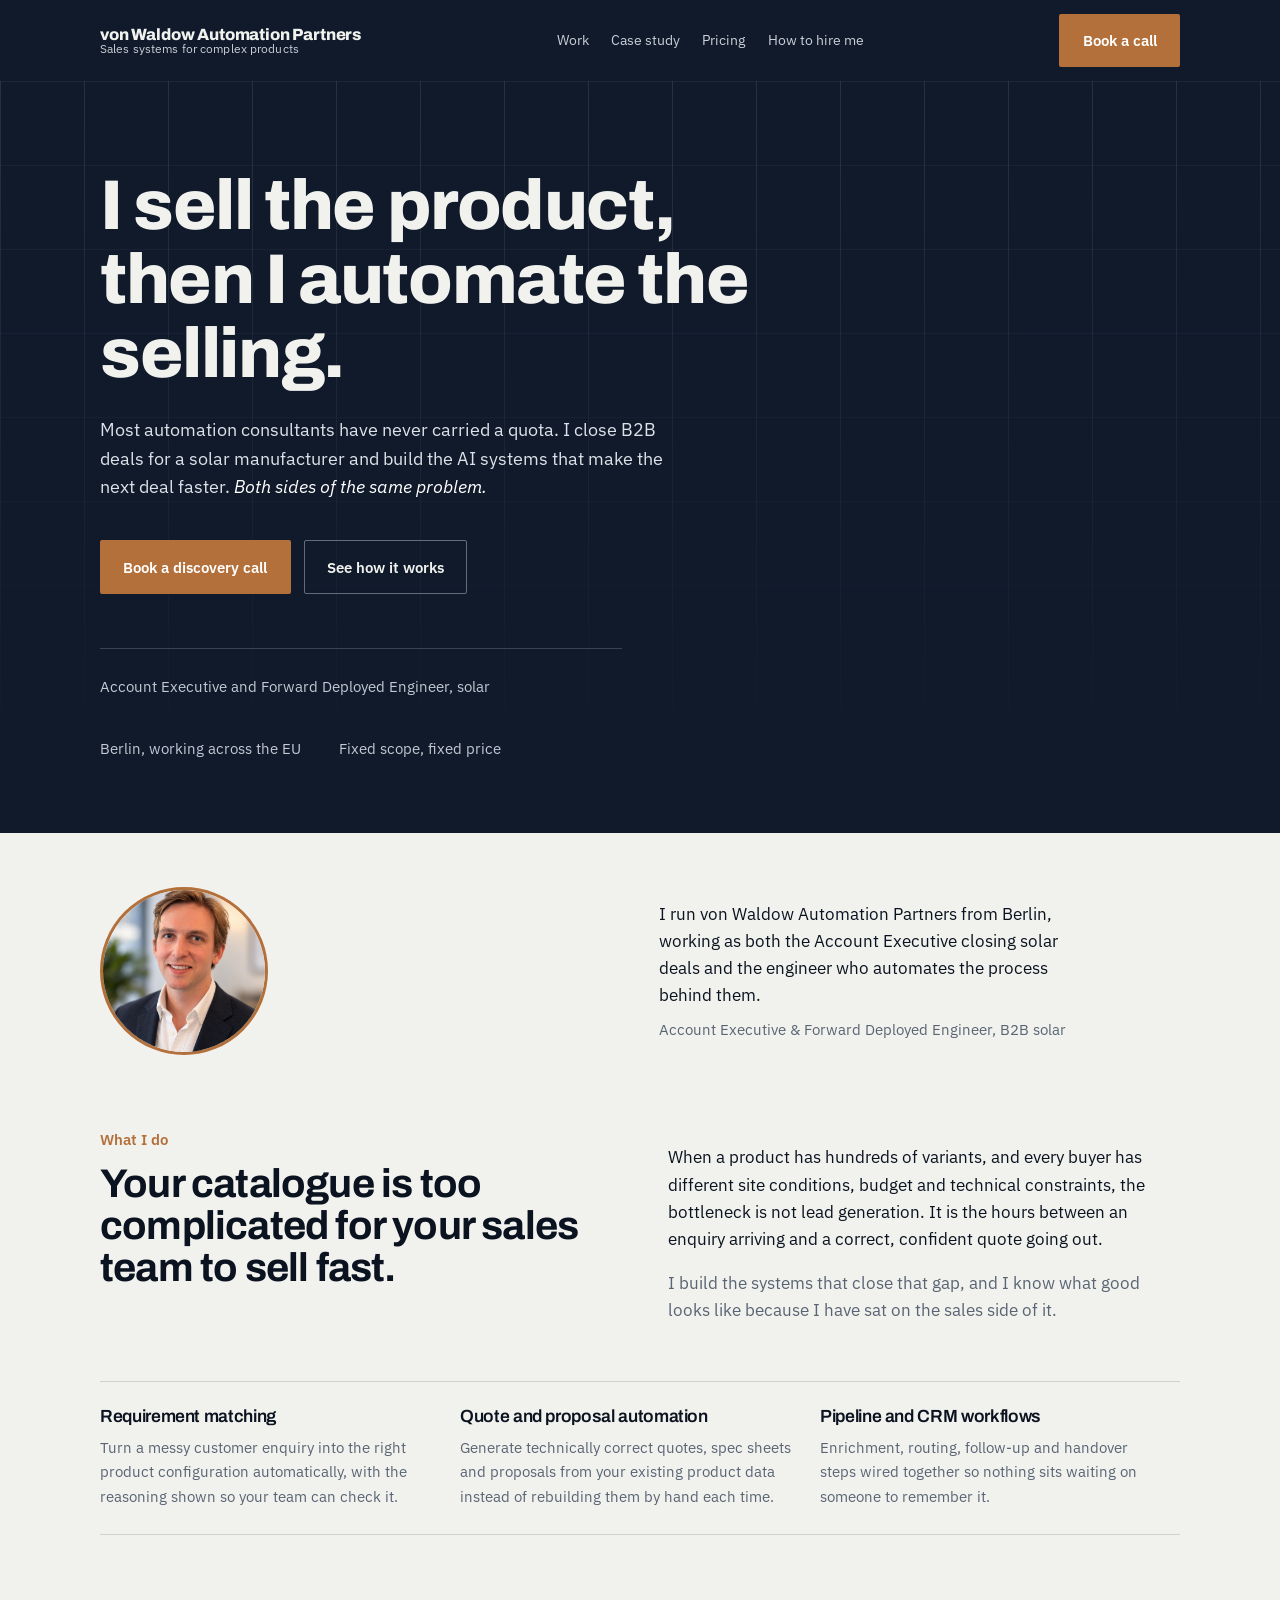
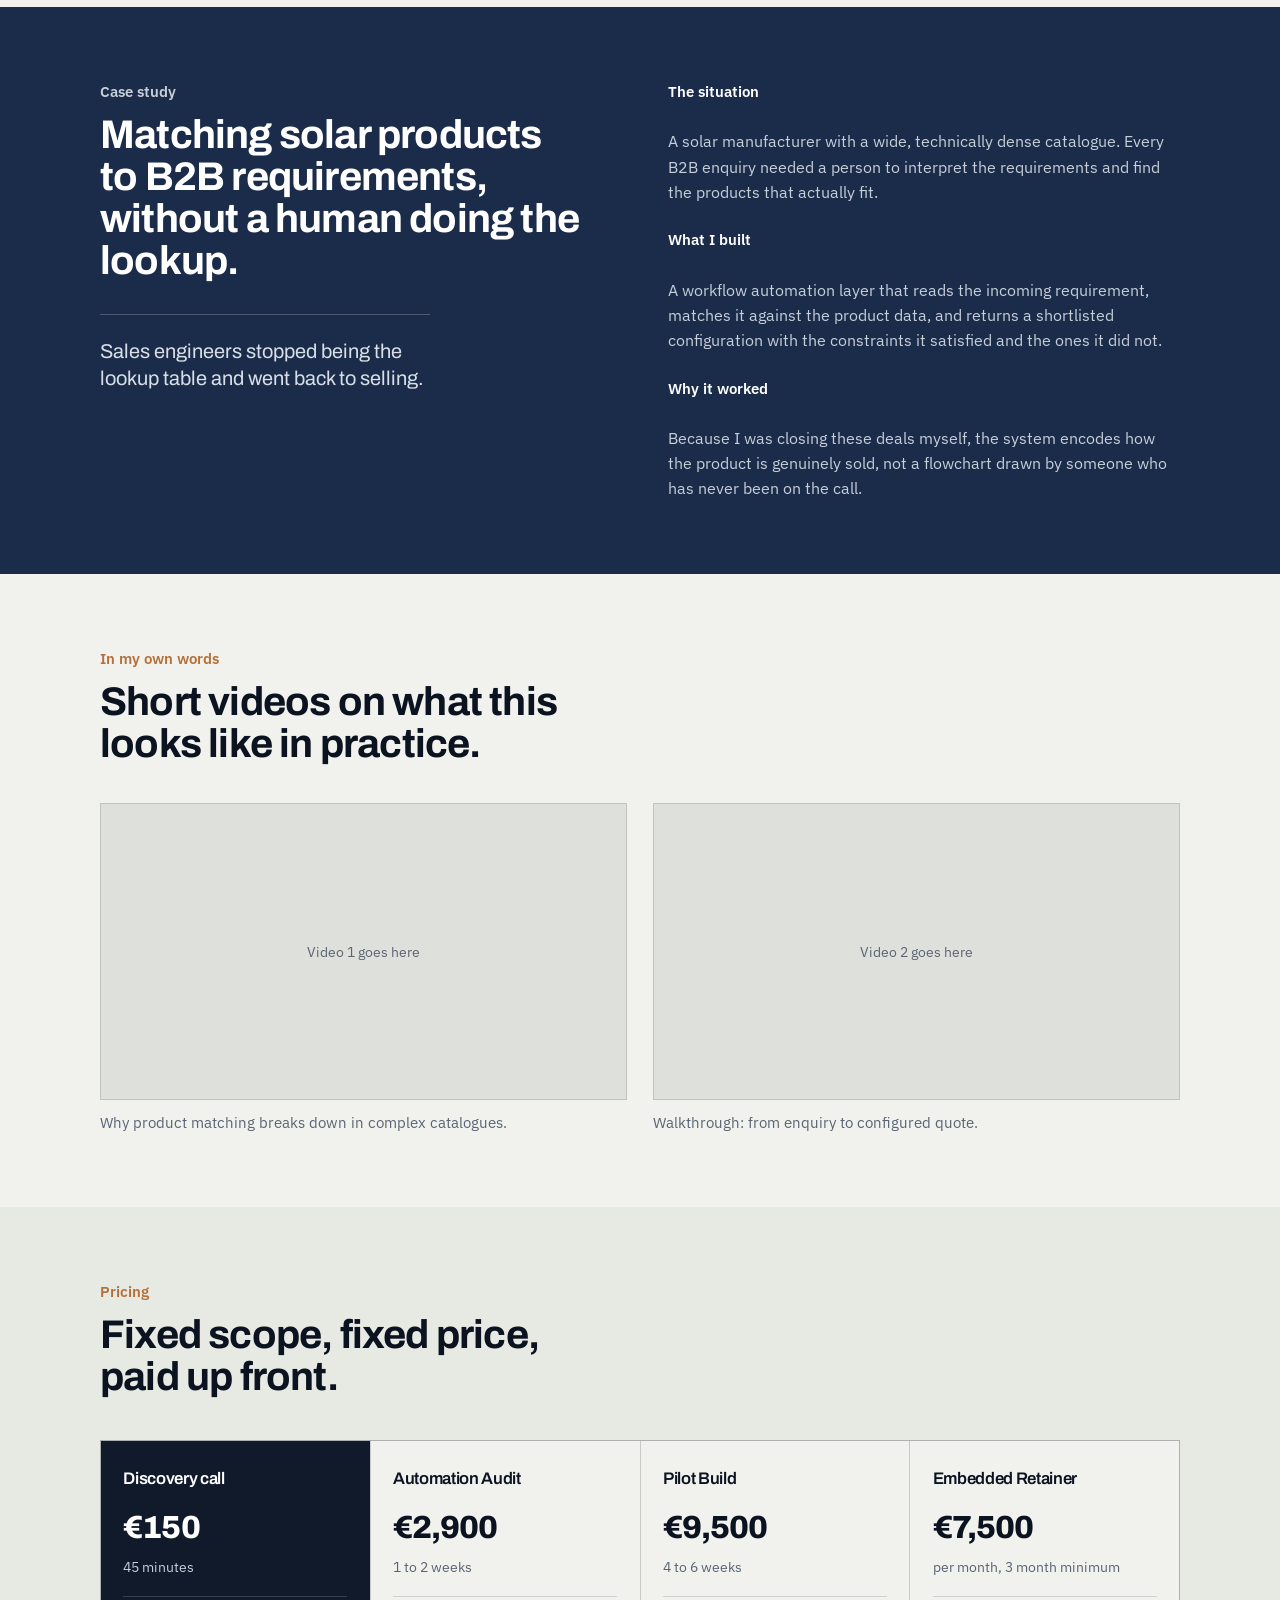
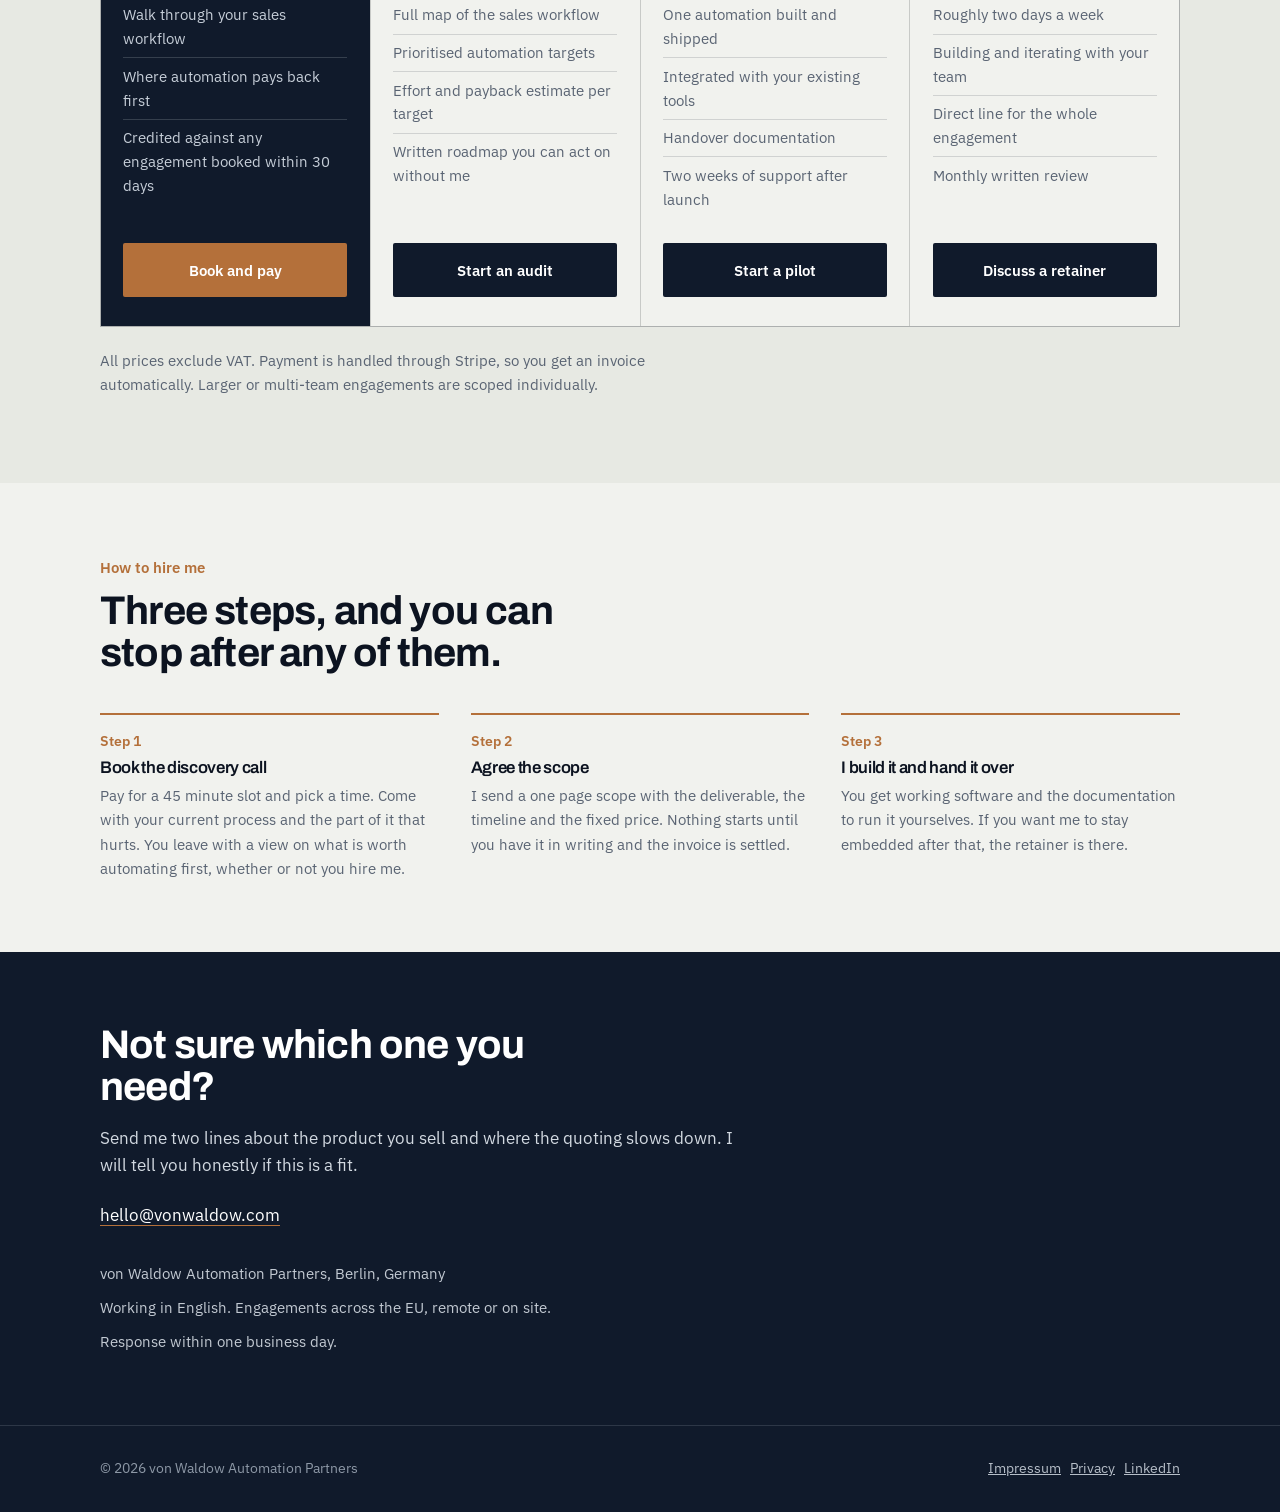
==== index.html @ e21d0b26 "initial commit" ====
<!DOCTYPE html>
<html lang="en">
<head>
<meta charset="utf-8">
<meta name="viewport" content="width=device-width, initial-scale=1">
<title>von Waldow Automation Partners — AI systems for complex B2B sales</title>
<meta name="description" content="I sell complex B2B products, then I automate the selling. Sales workflow automation and AI deployment for manufacturers and distributors with complicated product catalogues.">
<link rel="preconnect" href="https://fonts.googleapis.com">
<link rel="preconnect" href="https://fonts.gstatic.com" crossorigin>
<link href="https://fonts.googleapis.com/css2?family=Archivo:wght@500;600;800&family=IBM+Plex+Sans:ital,wght@0,400;0,500;1,400&display=swap" rel="stylesheet">
<style>
:root{
  --silicon:#101A2B;
  --cell:#1B2C4A;
  --busbar:#C9CFD6;
  --copper:#B4703A;
  --paper:#F1F2EE;
  --ink:#0C1320;
  --muted:#5A6473;
  --line:rgba(12,19,32,.14);
}
*{box-sizing:border-box}
html{scroll-behavior:smooth}
@media (prefers-reduced-motion:reduce){html{scroll-behavior:auto}*{animation:none!important;transition:none!important}}
body{
  margin:0;background:var(--paper);color:var(--ink);
  font-family:"IBM Plex Sans",system-ui,sans-serif;font-size:17px;line-height:1.6;
  -webkit-font-smoothing:antialiased;
}
h1,h2,h3,.brand{font-family:Archivo,system-ui,sans-serif;line-height:1.05;letter-spacing:-.02em;margin:0}
a{color:inherit}
.wrap{width:min(1080px,92vw);margin:0 auto}
.rule{height:1px;background:var(--line);border:0;margin:0}

/* header */
header{position:sticky;top:0;z-index:20;background:var(--silicon);color:var(--paper)}
.bar{display:flex;align-items:center;justify-content:space-between;gap:1rem;padding:.85rem 0}
.brand{font-weight:800;font-size:1.02rem;letter-spacing:-.01em}
.brand span{display:block;font-family:"IBM Plex Sans",sans-serif;font-weight:400;font-size:.72rem;letter-spacing:.01em;color:var(--busbar)}
nav{display:flex;gap:1.4rem;font-size:.9rem}
nav a{text-decoration:none;color:var(--busbar);padding:.2rem 0;border-bottom:1px solid transparent}
nav a:hover,nav a:focus-visible{color:#fff;border-bottom-color:var(--copper)}
@media(max-width:720px){nav{display:none}}

/* hero: busbar grid motif, the one bold moment */
.hero{position:relative;background:var(--silicon);color:var(--paper);overflow:hidden}
.hero .grid{position:absolute;inset:0;
  background-image:
    repeating-linear-gradient(to right,rgba(201,207,214,.14) 0 1px,transparent 1px 84px),
    repeating-linear-gradient(to bottom,rgba(201,207,214,.07) 0 1px,transparent 1px 84px);
  mask-image:linear-gradient(to bottom,rgba(0,0,0,.9),transparent 92%);
}
.hero .wrap{position:relative;padding:5.5rem 0 4.5rem}
.hero h1{font-size:clamp(2.4rem,6.2vw,4.4rem);font-weight:800;max-width:15ch}
.hero .lede{margin:1.6rem 0 0;max-width:54ch;color:#DDE2E8;font-size:1.12rem}
.hero .lede em{font-style:italic;color:#fff}
.cta-row{display:flex;flex-wrap:wrap;gap:.8rem;margin-top:2.4rem}
.btn{display:inline-block;padding:.85rem 1.4rem;border-radius:2px;text-decoration:none;font-weight:600;font-size:.95rem;border:1px solid transparent}
.btn-solid{background:var(--copper);color:#fff}
.btn-solid:hover{background:#9C5E2E}
.btn-ghost{border-color:rgba(201,207,214,.45);color:var(--paper)}
.btn-ghost:hover{border-color:#fff}
.btn-dark{background:var(--silicon);color:#fff}
.btn-dark:hover{background:var(--cell)}
:focus-visible{outline:2px solid var(--copper);outline-offset:3px}

.hero-facts{display:flex;flex-wrap:wrap;gap:2.4rem;margin-top:3.4rem;padding-top:1.6rem;border-top:1px solid rgba(201,207,214,.22);font-size:.93rem;color:#C2C9D2;max-width:58ch}

/* about / headshot */
.about{padding:3.4rem 0 0}
.about .two{align-items:center;gap:2.4rem}
.headshot{width:168px;height:168px;border-radius:50%;object-fit:cover;border:3px solid var(--copper);display:block}
.about .bioline{font-size:1.05rem;max-width:44ch;margin:0}
.about .role{margin:.6rem 0 0;color:var(--muted);font-size:.92rem}

/* generic section */
section{padding:4.5rem 0}
.kicker{color:var(--copper);font-weight:600;font-size:.95rem;margin:0 0 .7rem}
h2{font-size:clamp(1.7rem,3.6vw,2.5rem);font-weight:700;max-width:20ch}
.two{display:grid;grid-template-columns:1fr 1fr;gap:3.5rem;align-items:start}
@media(max-width:820px){.two{grid-template-columns:1fr;gap:2rem}}
p{max-width:66ch}
.muted{color:var(--muted)}

/* what I do */
.services{display:grid;grid-template-columns:repeat(3,1fr);gap:0;margin-top:2.5rem;border-top:1px solid var(--line)}
.services div{padding:1.6rem 1.6rem 1.6rem 0;border-bottom:1px solid var(--line)}
.services h3{font-size:1.1rem;font-weight:600;margin-bottom:.5rem}
.services p{font-size:.96rem;color:var(--muted);margin:0}
@media(max-width:820px){.services{grid-template-columns:1fr}}

/* case study */
.case{background:var(--cell);color:var(--paper)}
.case h2{color:#fff}
.case .kicker{color:var(--busbar)}
.case p{color:#D9DFE6}
.case dl{margin:0;display:grid;gap:1.4rem}
.case dt{font-weight:600;color:#fff;font-size:.95rem}
.case dd{margin:.25rem 0 0;color:#C6CED8;font-size:.98rem;max-width:52ch}
.result{margin-top:2rem;padding-top:1.4rem;border-top:1px solid rgba(201,207,214,.28);color:#fff;font-family:Archivo;font-size:1.25rem;line-height:1.35;max-width:30ch}

/* video */
.videos{display:grid;grid-template-columns:1fr 1fr;gap:1.6rem;margin-top:2.4rem}
@media(max-width:820px){.videos{grid-template-columns:1fr}}
.frame{aspect-ratio:16/9;background:#DEE0DB;border:1px solid var(--line);display:flex;align-items:center;justify-content:center;color:var(--muted);font-size:.9rem;text-align:center;padding:1rem}
.frame iframe{width:100%;height:100%;border:0;display:block}
.vcap{margin:.7rem 0 0;font-size:.92rem;color:var(--muted)}

/* pricing */
.pricing{background:#E7E9E3}
.tiers{display:grid;grid-template-columns:repeat(4,1fr);gap:1px;background:var(--line);border:1px solid var(--line);margin-top:2.6rem}
.tier{background:var(--paper);padding:1.8rem 1.4rem;display:flex;flex-direction:column}
.tier.lead{background:var(--silicon);color:var(--paper)}
.tier.lead .price,.tier.lead h3{color:#fff}
.tier.lead .meta,.tier.lead li{color:#C6CED8}
.tier h3{font-size:1.05rem;font-weight:600}
.price{font-family:Archivo;font-weight:800;font-size:2rem;margin:.9rem 0 .2rem;letter-spacing:-.03em}
.meta{font-size:.88rem;color:var(--muted);margin:0 0 1.1rem}
.tier ul{list-style:none;padding:0;margin:0 0 1.6rem;font-size:.93rem;color:var(--muted)}
.tier li{padding:.4rem 0;border-top:1px solid var(--line)}
.tier.lead li{border-top-color:rgba(201,207,214,.2)}
.tier .btn{margin-top:auto;text-align:center}
@media(max-width:980px){.tiers{grid-template-columns:1fr 1fr}}
@media(max-width:560px){.tiers{grid-template-columns:1fr}}
.note{margin-top:1.4rem;font-size:.92rem;color:var(--muted)}

/* process */
ol.steps{list-style:none;counter-reset:s;padding:0;margin:2.4rem 0 0;display:grid;grid-template-columns:repeat(3,1fr);gap:2rem}
ol.steps li{counter-increment:s;padding-top:1rem;border-top:2px solid var(--copper)}
ol.steps li::before{content:"Step " counter(s);display:block;font-size:.85rem;color:var(--copper);font-weight:600;margin-bottom:.4rem}
ol.steps h3{font-size:1.05rem;font-weight:600;margin-bottom:.4rem}
ol.steps p{font-size:.95rem;color:var(--muted);margin:0}
@media(max-width:820px){ol.steps{grid-template-columns:1fr;gap:1.6rem}}

/* contact */
.contact{background:var(--silicon);color:var(--paper)}
.contact h2{color:#fff}
.contact p{color:#D2D9E1}
.contact a.mail{color:#fff;text-decoration:underline;text-underline-offset:4px;text-decoration-color:var(--copper)}
.details{margin-top:2rem;display:grid;gap:.6rem;font-size:.95rem;color:#C2C9D2}
footer{background:var(--silicon);color:#8D98A6;font-size:.85rem;padding:2rem 0;border-top:1px solid rgba(201,207,214,.16)}
footer .wrap{display:flex;flex-wrap:wrap;gap:1rem;justify-content:space-between}
footer a{color:#B6BEC8}
</style>
</head>
<body>

<header>
  <div class="wrap bar">
    <p class="brand">von Waldow Automation Partners<span>Sales systems for complex products</span></p>
    <nav>
      <a href="#work">Work</a>
      <a href="#case">Case study</a>
      <a href="#pricing">Pricing</a>
      <a href="#hire">How to hire me</a>
    </nav>
    <a class="btn btn-solid" href="#pricing">Book a call</a>
  </div>
</header>

<div class="hero">
  <div class="grid" aria-hidden="true"></div>
  <div class="wrap">
    <h1>I sell the product, then I automate the selling.</h1>
    <p class="lede">Most automation consultants have never carried a quota. I close B2B deals for a solar manufacturer and build the AI systems that make the next deal faster. <em>Both sides of the same problem.</em></p>
    <div class="cta-row">
      <a class="btn btn-solid" href="#pricing">Book a discovery call</a>
      <a class="btn btn-ghost" href="#case">See how it works</a>
    </div>
    <div class="hero-facts">
      <span>Account Executive and Forward Deployed Engineer, solar</span>
      <span>Berlin, working across the EU</span>
      <span>Fixed scope, fixed price</span>
    </div>
  </div>
</div>

<section class="about">
  <div class="wrap two">
    <img class="headshot" src="headshot.jpg" alt="Portrait of the founder of von Waldow Automation Partners">
    <div>
      <p class="bioline">I run von Waldow Automation Partners from Berlin, working as both the Account Executive closing solar deals and the engineer who automates the process behind them.</p>
      <p class="role">Account Executive & Forward Deployed Engineer, B2B solar</p>
    </div>
  </div>
</section>

<section id="work">
  <div class="wrap">
    <div class="two">
      <div>
        <p class="kicker">What I do</p>
        <h2>Your catalogue is too complicated for your sales team to sell fast.</h2>
      </div>
      <div>
        <p>When a product has hundreds of variants, and every buyer has different site conditions, budget and technical constraints, the bottleneck is not lead generation. It is the hours between an enquiry arriving and a correct, confident quote going out.</p>
        <p class="muted">I build the systems that close that gap, and I know what good looks like because I have sat on the sales side of it.</p>
      </div>
    </div>
    <div class="services">
      <div>
        <h3>Requirement matching</h3>
        <p>Turn a messy customer enquiry into the right product configuration automatically, with the reasoning shown so your team can check it.</p>
      </div>
      <div>
        <h3>Quote and proposal automation</h3>
        <p>Generate technically correct quotes, spec sheets and proposals from your existing product data instead of rebuilding them by hand each time.</p>
      </div>
      <div>
        <h3>Pipeline and CRM workflows</h3>
        <p>Enrichment, routing, follow-up and handover steps wired together so nothing sits waiting on someone to remember it.</p>
      </div>
    </div>
  </div>
</section>

<section class="case" id="case">
  <div class="wrap two">
    <div>
      <p class="kicker">Case study</p>
      <h2>Matching solar products to B2B requirements, without a human doing the lookup.</h2>
      <p class="result">Sales engineers stopped being the lookup table and went back to selling.</p>
    </div>
    <dl>
      <dt>The situation</dt>
      <dd>A solar manufacturer with a wide, technically dense catalogue. Every B2B enquiry needed a person to interpret the requirements and find the products that actually fit.</dd>
      <dt>What I built</dt>
      <dd>A workflow automation layer that reads the incoming requirement, matches it against the product data, and returns a shortlisted configuration with the constraints it satisfied and the ones it did not.</dd>
      <dt>Why it worked</dt>
      <dd>Because I was closing these deals myself, the system encodes how the product is genuinely sold, not a flowchart drawn by someone who has never been on the call.</dd>
    </dl>
  </div>
</section>

<section>
  <div class="wrap">
    <p class="kicker">In my own words</p>
    <h2>Short videos on what this looks like in practice.</h2>
    <div class="videos">
      <div>
        <div class="frame">
          <!-- Replace with your embed: <iframe src="https://www.youtube.com/embed/VIDEO_ID" title="..." allowfullscreen></iframe> -->
          Video 1 goes here
        </div>
        <p class="vcap">Why product matching breaks down in complex catalogues.</p>
      </div>
      <div>
        <div class="frame">
          <!-- Replace with your embed -->
          Video 2 goes here
        </div>
        <p class="vcap">Walkthrough: from enquiry to configured quote.</p>
      </div>
    </div>
  </div>
</section>

<section class="pricing" id="pricing">
  <div class="wrap">
    <p class="kicker">Pricing</p>
    <h2>Fixed scope, fixed price, paid up front.</h2>
    <div class="tiers">
      <div class="tier lead">
        <h3>Discovery call</h3>
        <p class="price">€150</p>
        <p class="meta">45 minutes</p>
        <ul>
          <li>Walk through your sales workflow</li>
          <li>Where automation pays back first</li>
          <li>Credited against any engagement booked within 30 days</li>
        </ul>
        <a class="btn btn-solid" href="STRIPE_LINK_DISCOVERY">Book and pay</a>
      </div>
      <div class="tier">
        <h3>Automation Audit</h3>
        <p class="price">€2,900</p>
        <p class="meta">1 to 2 weeks</p>
        <ul>
          <li>Full map of the sales workflow</li>
          <li>Prioritised automation targets</li>
          <li>Effort and payback estimate per target</li>
          <li>Written roadmap you can act on without me</li>
        </ul>
        <a class="btn btn-dark" href="STRIPE_LINK_AUDIT">Start an audit</a>
      </div>
      <div class="tier">
        <h3>Pilot Build</h3>
        <p class="price">€9,500</p>
        <p class="meta">4 to 6 weeks</p>
        <ul>
          <li>One automation built and shipped</li>
          <li>Integrated with your existing tools</li>
          <li>Handover documentation</li>
          <li>Two weeks of support after launch</li>
        </ul>
        <a class="btn btn-dark" href="STRIPE_LINK_PILOT">Start a pilot</a>
      </div>
      <div class="tier">
        <h3>Embedded Retainer</h3>
        <p class="price">€7,500</p>
        <p class="meta">per month, 3 month minimum</p>
        <ul>
          <li>Roughly two days a week</li>
          <li>Building and iterating with your team</li>
          <li>Direct line for the whole engagement</li>
          <li>Monthly written review</li>
        </ul>
        <a class="btn btn-dark" href="STRIPE_LINK_RETAINER">Discuss a retainer</a>
      </div>
    </div>
    <p class="note">All prices exclude VAT. Payment is handled through Stripe, so you get an invoice automatically. Larger or multi-team engagements are scoped individually.</p>
  </div>
</section>

<section id="hire">
  <div class="wrap">
    <p class="kicker">How to hire me</p>
    <h2>Three steps, and you can stop after any of them.</h2>
    <ol class="steps">
      <li>
        <h3>Book the discovery call</h3>
        <p>Pay for a 45 minute slot and pick a time. Come with your current process and the part of it that hurts. You leave with a view on what is worth automating first, whether or not you hire me.</p>
      </li>
      <li>
        <h3>Agree the scope</h3>
        <p>I send a one page scope with the deliverable, the timeline and the fixed price. Nothing starts until you have it in writing and the invoice is settled.</p>
      </li>
      <li>
        <h3>I build it and hand it over</h3>
        <p>You get working software and the documentation to run it yourselves. If you want me to stay embedded after that, the retainer is there.</p>
      </li>
    </ol>
  </div>
</section>

<section class="contact">
  <div class="wrap">
    <h2>Not sure which one you need?</h2>
    <p>Send me two lines about the product you sell and where the quoting slows down. I will tell you honestly if this is a fit.</p>
    <p style="margin-top:1.4rem"><a class="mail" href="mailto:hello@vonwaldow.com">hello@vonwaldow.com</a></p>
    <div class="details">
      <span>von Waldow Automation Partners, Berlin, Germany</span>
      <span>Working in English. Engagements across the EU, remote or on site.</span>
      <span>Response within one business day.</span>
    </div>
  </div>
</section>

<footer>
  <div class="wrap">
    <span>&copy; 2026 von Waldow Automation Partners</span>
    <span><a href="#">Impressum</a> &nbsp; <a href="#">Privacy</a> &nbsp; <a href="#">LinkedIn</a></span>
  </div>
</footer>

</body>
</html>
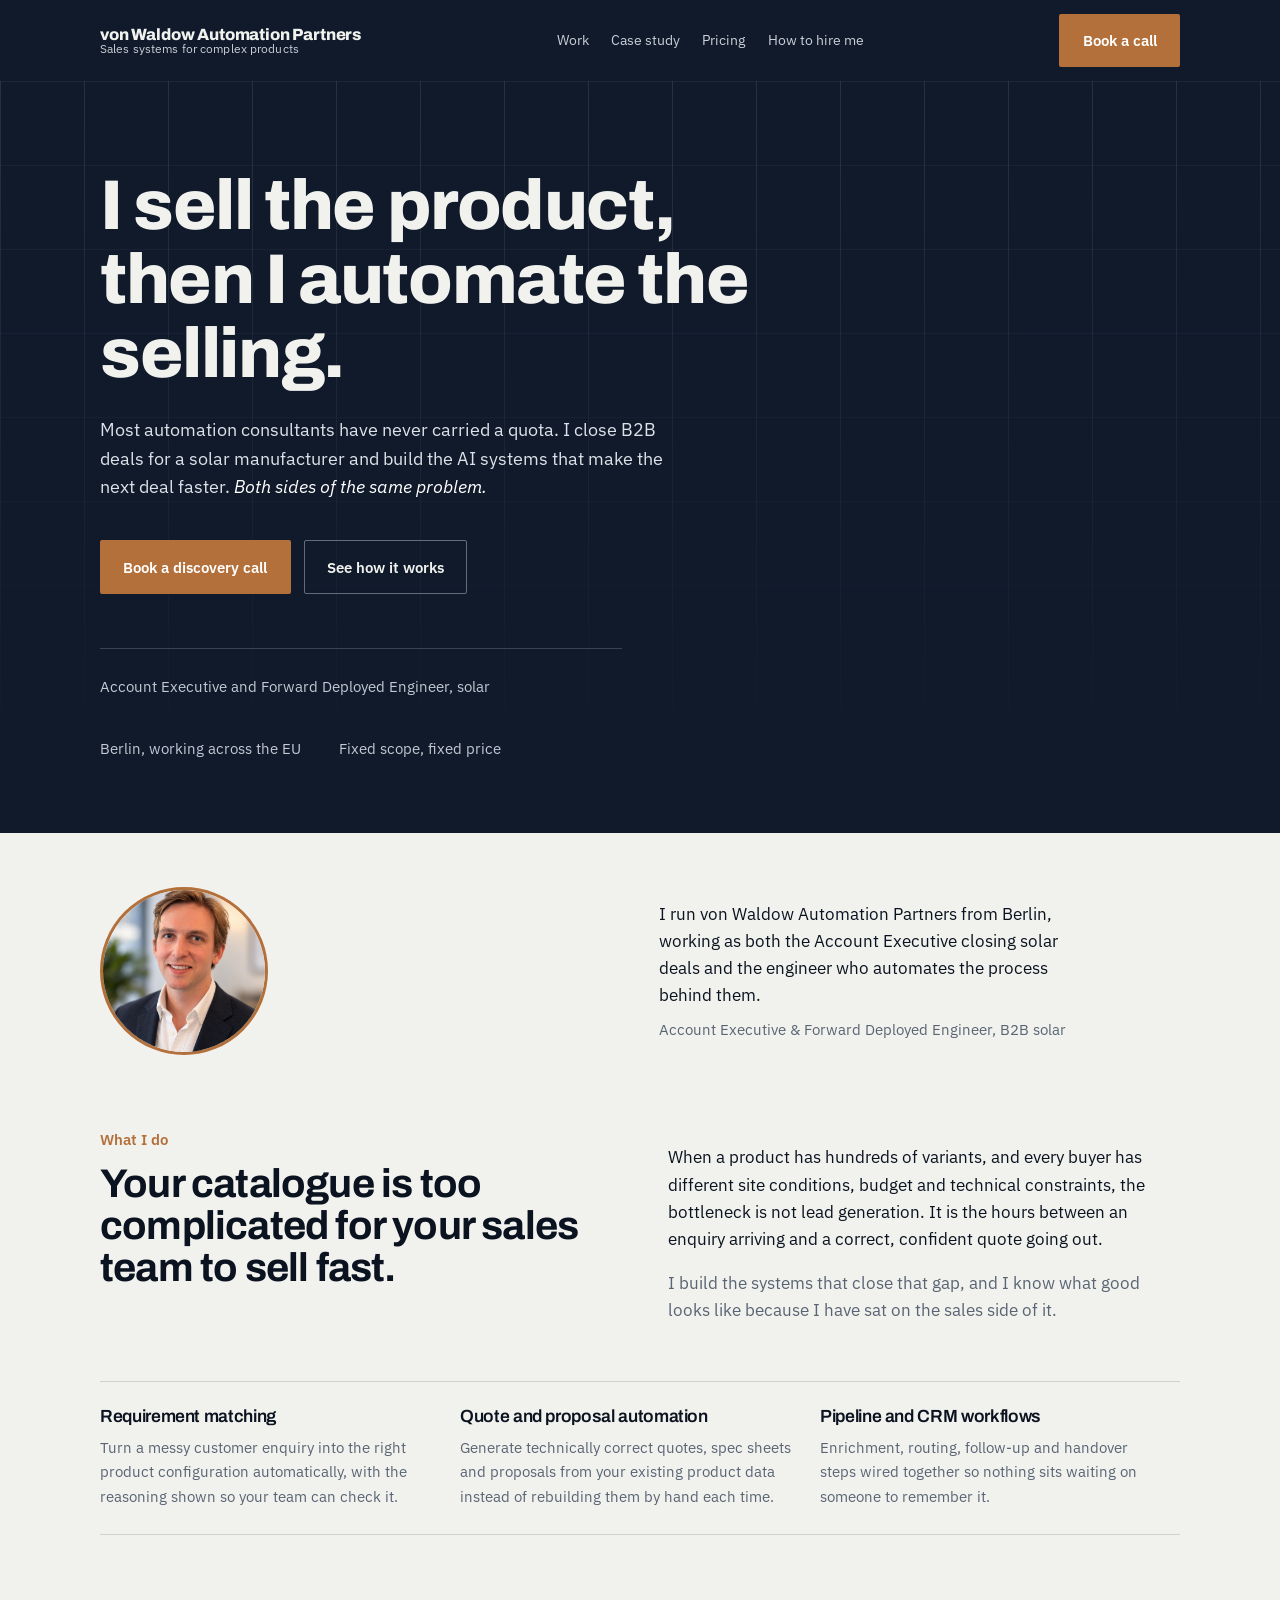
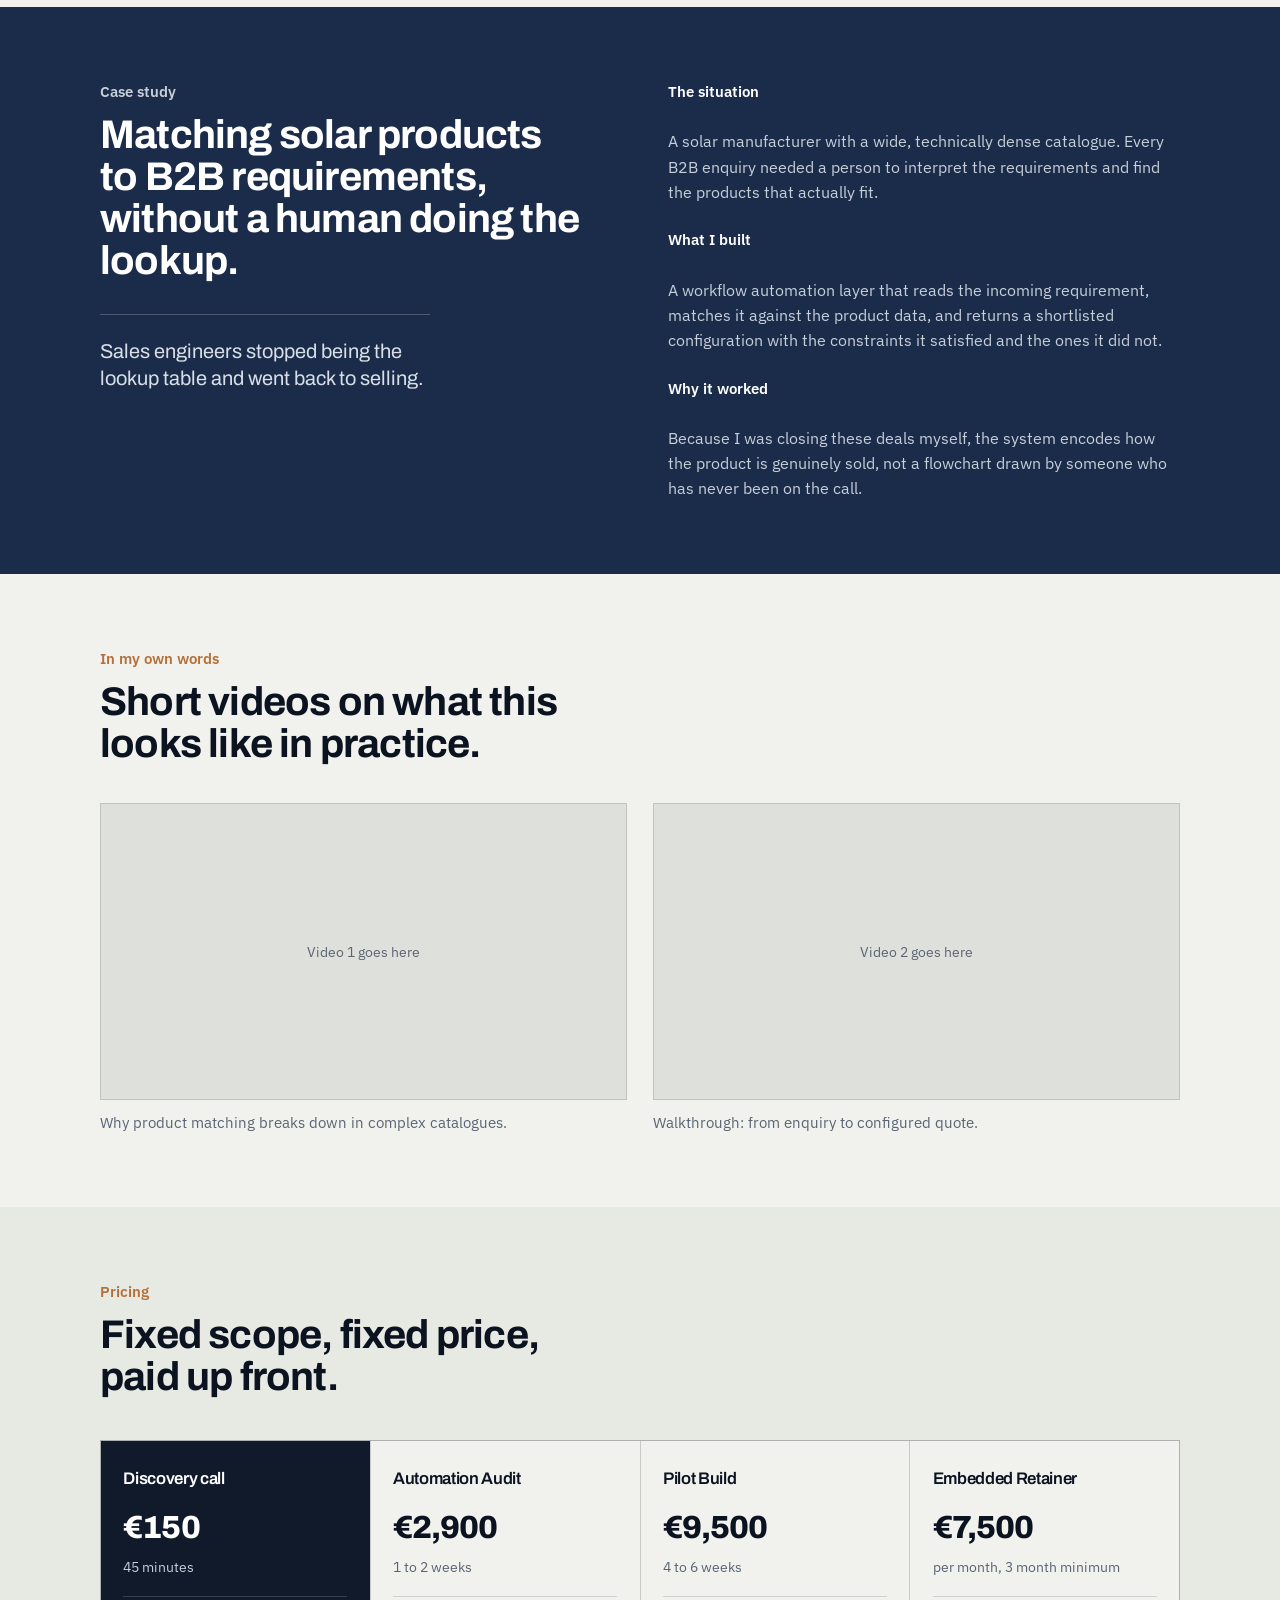
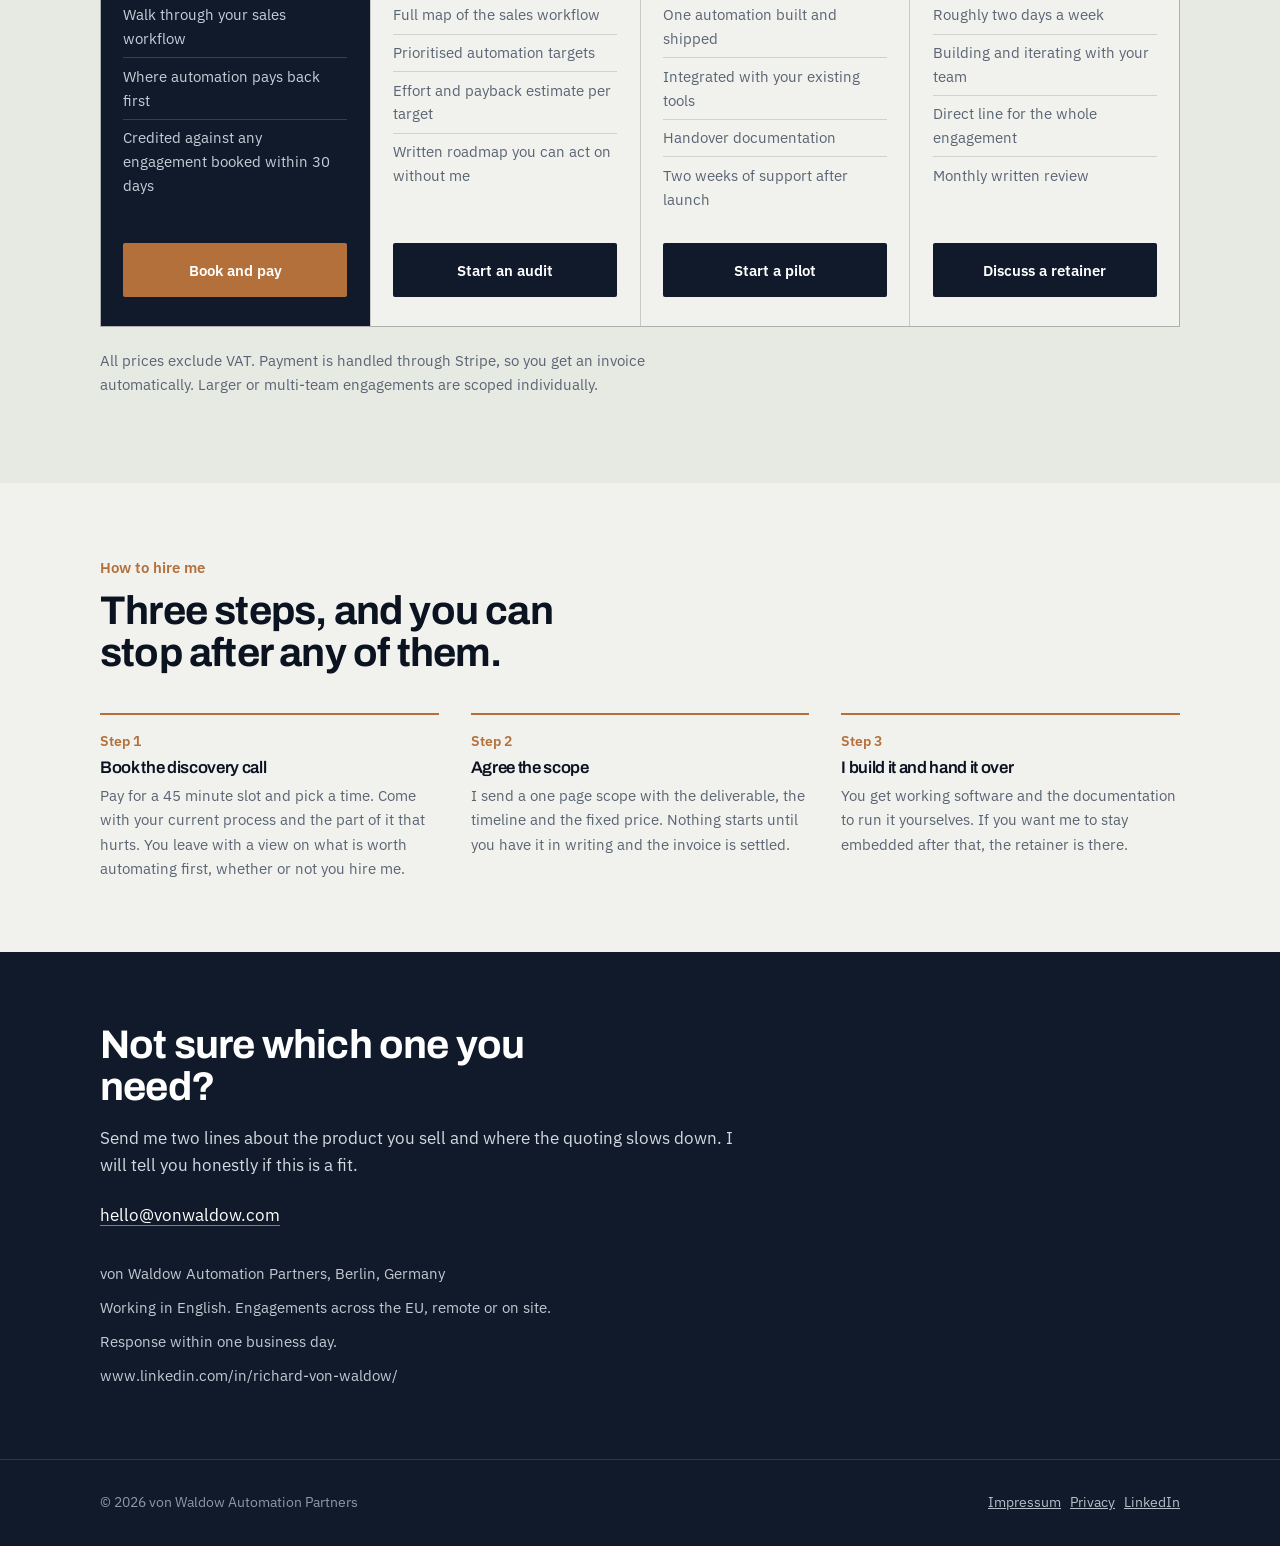
==== commit 8f6c9512: "Added LinkedIn profile URL." ====
--- a/index.html
+++ b/index.html
@@ -342,6 +342,7 @@
       <span>von Waldow Automation Partners, Berlin, Germany</span>
       <span>Working in English. Engagements across the EU, remote or on site.</span>
       <span>Response within one business day.</span>
+      <span>www.linkedin.com/in/richard-von-waldow/</span>
     </div>
   </div>
 </section>
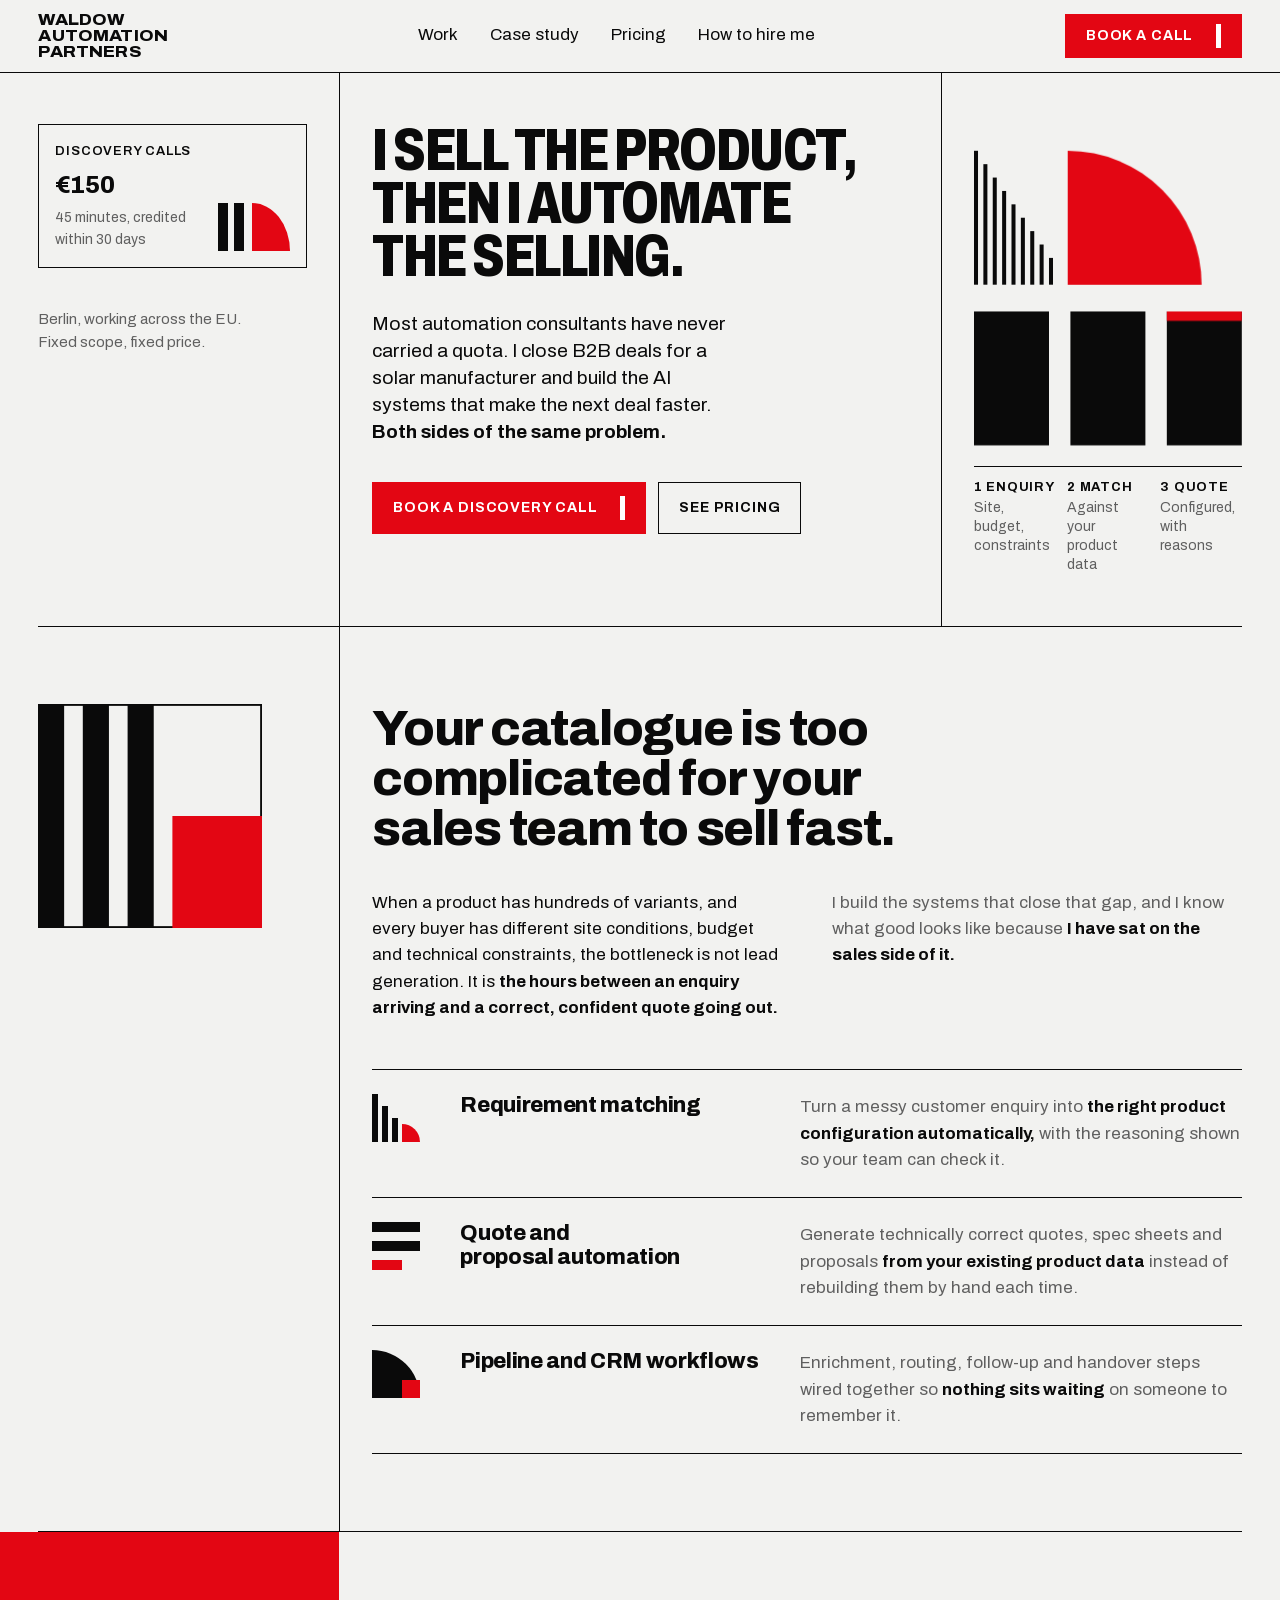
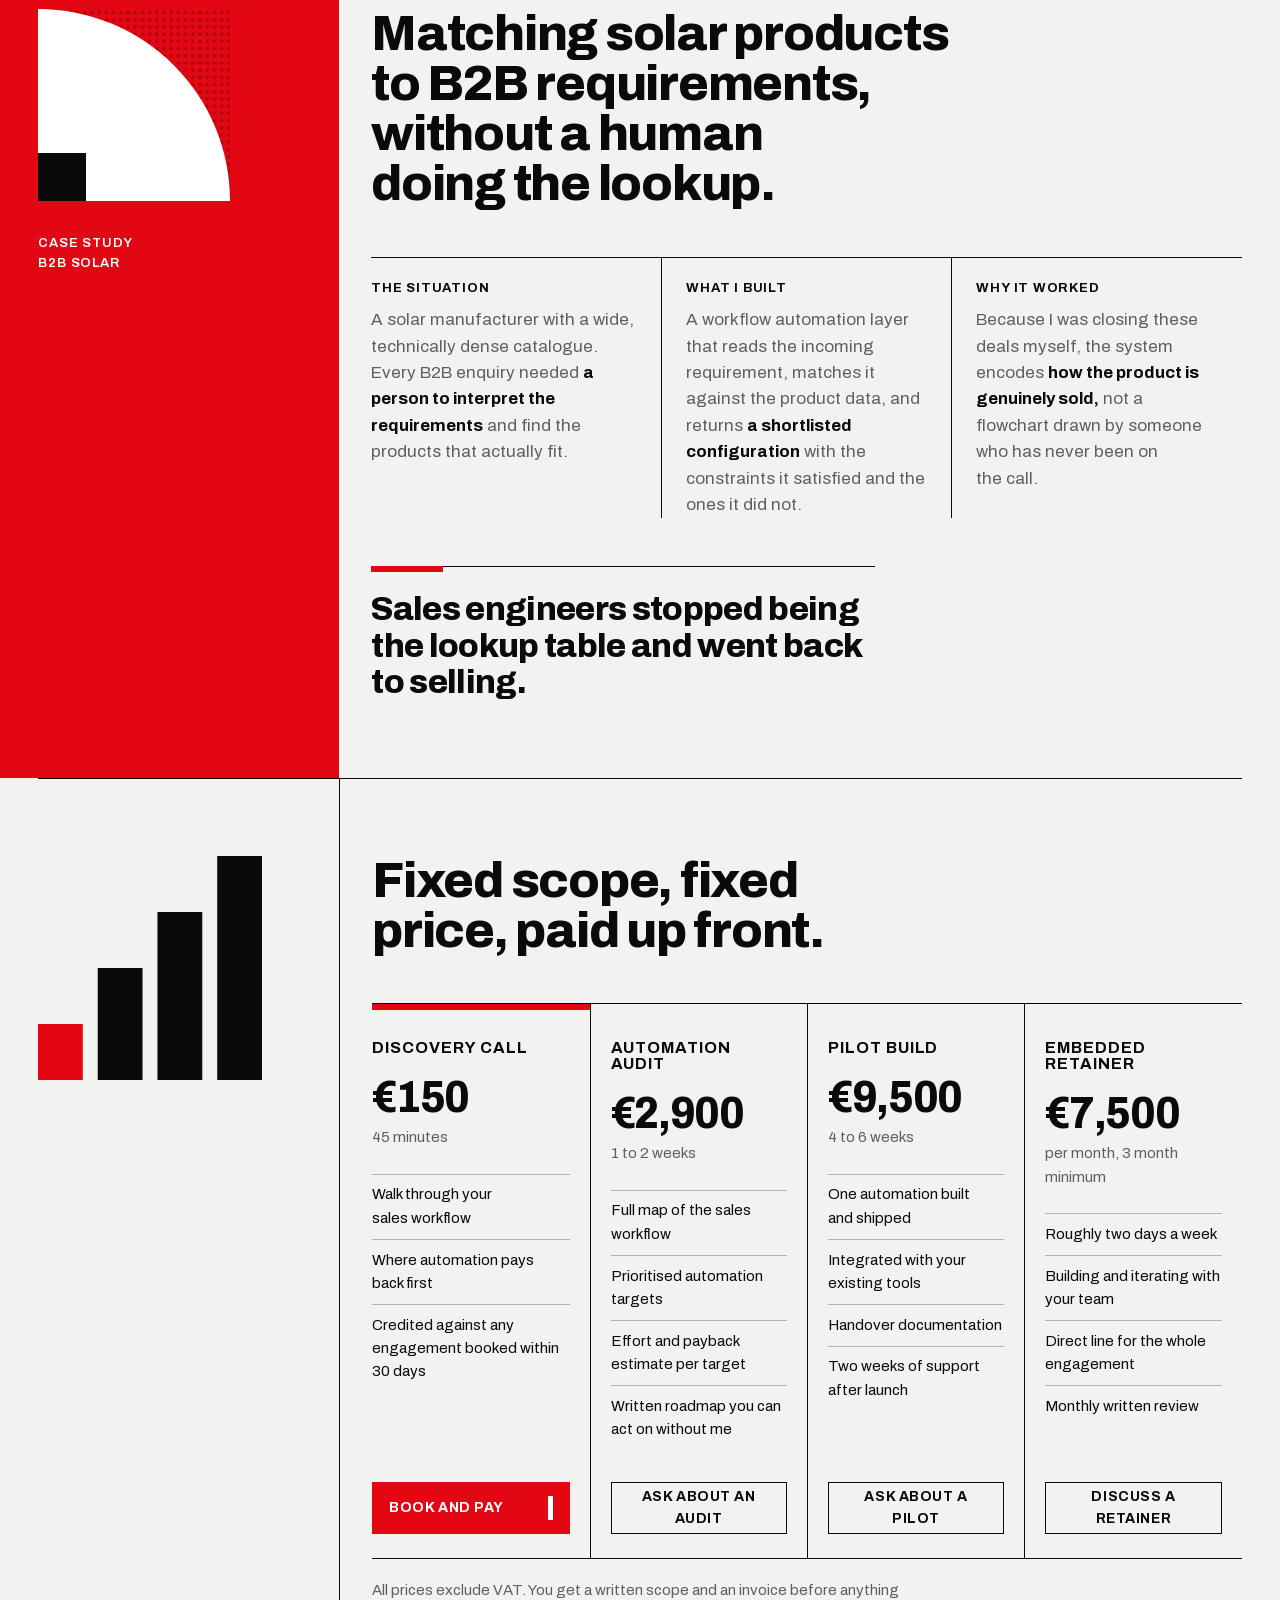
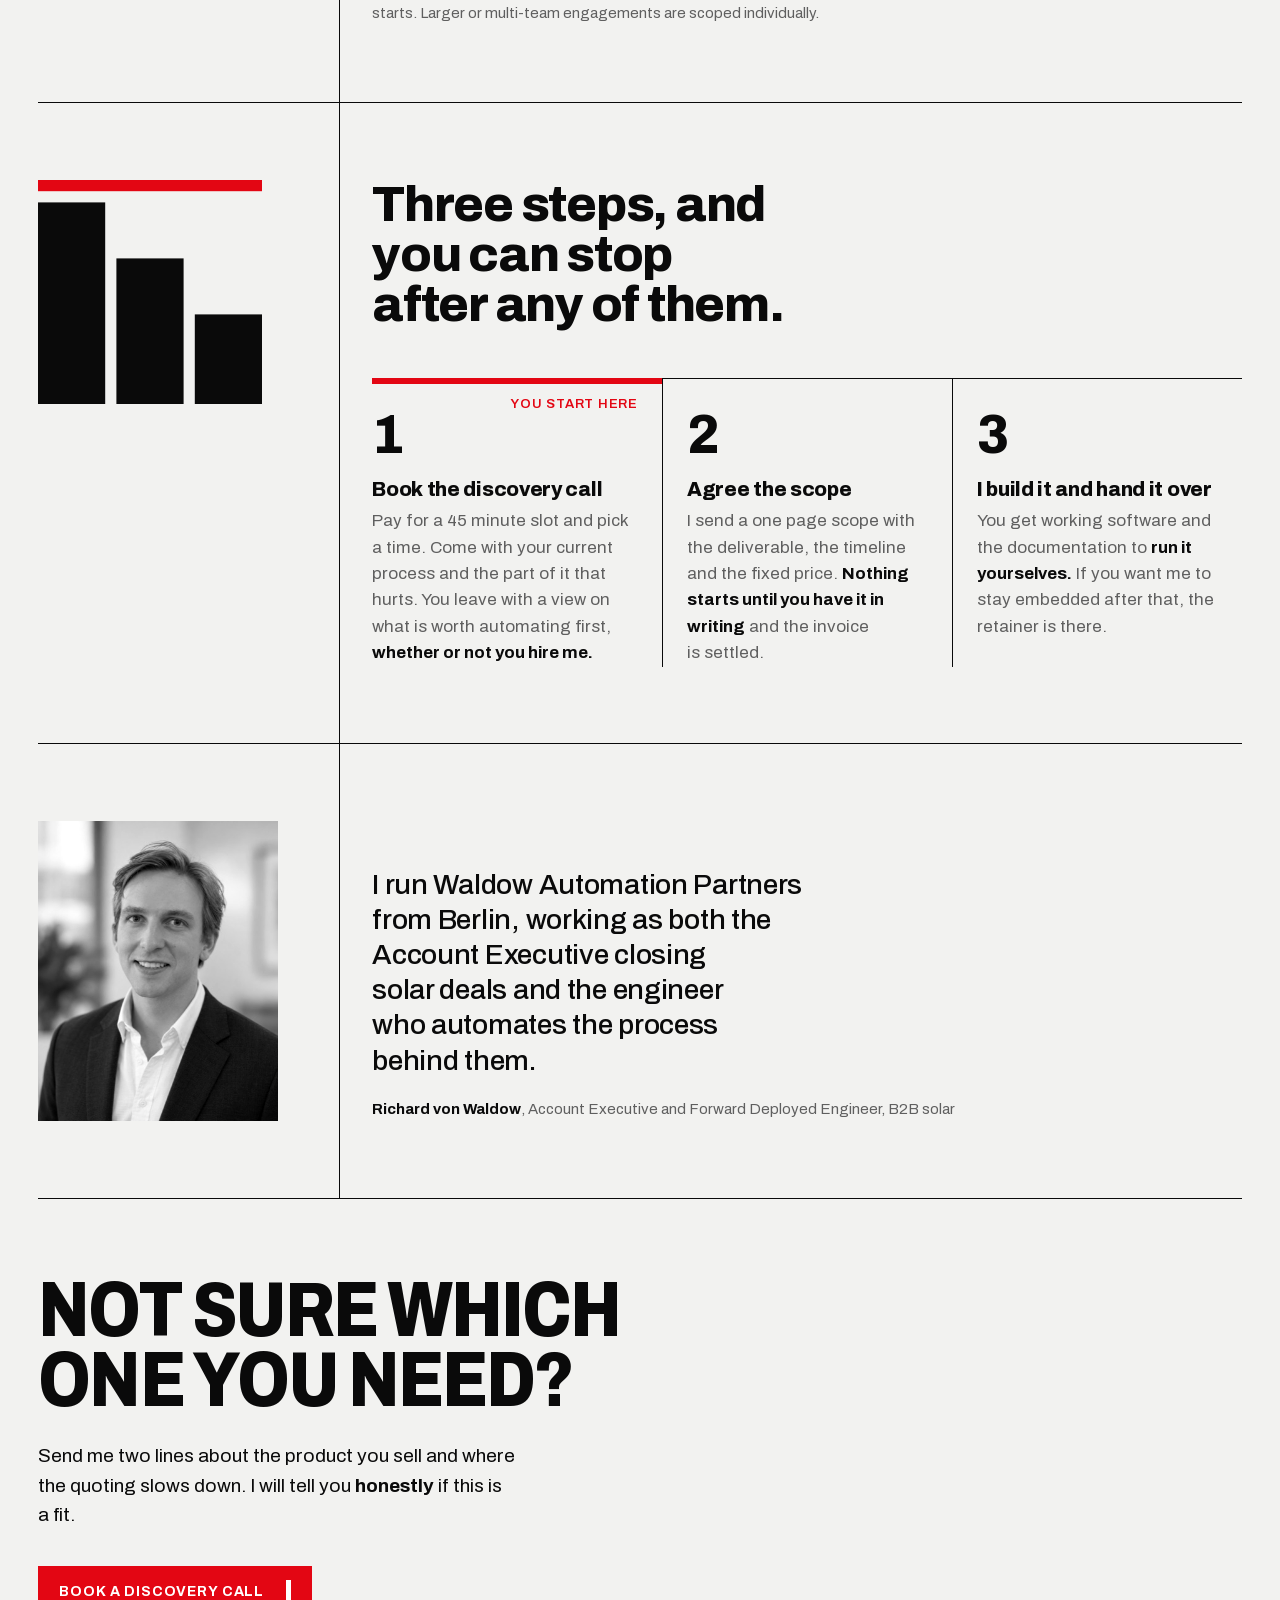
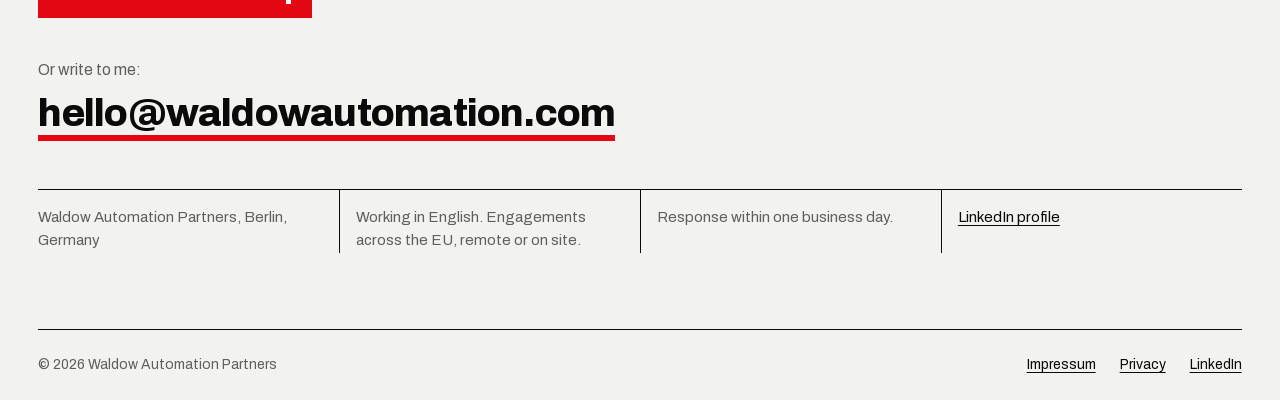
==== commit f2d236ec: "Redesign site in Swiss grid style, add legal pages and booking - New Swiss International Style layou" ====
--- a/index.html
+++ b/index.html
@@ -2,357 +2,537 @@
 <html lang="en">
 <head>
 <meta charset="utf-8">
-<meta name="viewport" content="width=device-width, initial-scale=1">
-<title>von Waldow Automation Partners — AI systems for complex B2B sales</title>
+<meta name="viewport" content="width=device-width, initial-scale=1, viewport-fit=cover">
+<title>Waldow Automation Partners | AI systems for complex B2B sales</title>
 <meta name="description" content="I sell complex B2B products, then I automate the selling. Sales workflow automation and AI deployment for manufacturers and distributors with complicated product catalogues.">
-<link rel="preconnect" href="https://fonts.googleapis.com">
-<link rel="preconnect" href="https://fonts.gstatic.com" crossorigin>
-<link href="https://fonts.googleapis.com/css2?family=Archivo:wght@500;600;800&family=IBM+Plex+Sans:ital,wght@0,400;0,500;1,400&display=swap" rel="stylesheet">
+<link rel="canonical" href="https://waldowautomation.com/">
+<link rel="icon" href="data:image/svg+xml,%3Csvg xmlns='http://www.w3.org/2000/svg' viewBox='0 0 32 32'%3E%3Crect width='32' height='32' fill='%23F2F2F0'/%3E%3Crect x='5' y='5' width='5' height='22' fill='%230A0A0A'/%3E%3Crect x='13' y='5' width='5' height='22' fill='%230A0A0A'/%3E%3Cpath d='M21 27V5a11 22 0 0 1 6 22z' fill='%23E30613'/%3E%3C/svg%3E">
+<meta name="theme-color" content="#F2F2F0">
+<meta property="og:type" content="website">
+<meta property="og:url" content="https://waldowautomation.com/">
+<meta property="og:title" content="Waldow Automation Partners">
+<meta property="og:description" content="I sell complex B2B products, then I automate the selling. Sales workflow automation for manufacturers and distributors.">
+<meta property="og:image" content="https://waldowautomation.com/headshot.jpg">
+<meta name="twitter:card" content="summary">
+<link rel="preload" href="fonts/Archivo-var-latin.woff2" as="font" type="font/woff2" crossorigin>
+<link rel="stylesheet" href="fonts/archivo.css">
 <style>
 :root{
-  --silicon:#101A2B;
-  --cell:#1B2C4A;
-  --busbar:#C9CFD6;
-  --copper:#B4703A;
-  --paper:#F1F2EE;
-  --ink:#0C1320;
-  --muted:#5A6473;
-  --line:rgba(12,19,32,.14);
+  --paper:#F2F2F0;
+  --ink:#0A0A0A;
+  --red:#E30613;
+  --red-press:#B8000E;
+  --grey:#5F5F5F;
+  --grey-mid:#B2B2B2;
+  --rule:1px solid var(--ink);
+  --gutter:clamp(1rem,3vw,3rem);
+  --col-pad:clamp(1.25rem,2.5vw,2.5rem);
+  --band-pad:clamp(2.75rem,6vw,5.5rem);
+  --ease-out:cubic-bezier(.16,1,.3,1);
 }
 *{box-sizing:border-box}
-html{scroll-behavior:smooth}
-@media (prefers-reduced-motion:reduce){html{scroll-behavior:auto}*{animation:none!important;transition:none!important}}
+html{scroll-behavior:smooth;-webkit-text-size-adjust:100%;scrollbar-color:var(--ink) var(--paper)}
+@media (prefers-reduced-motion:reduce){html{scroll-behavior:auto}}
 body{
   margin:0;background:var(--paper);color:var(--ink);
-  font-family:"IBM Plex Sans",system-ui,sans-serif;font-size:17px;line-height:1.6;
-  -webkit-font-smoothing:antialiased;
-}
-h1,h2,h3,.brand{font-family:Archivo,system-ui,sans-serif;line-height:1.05;letter-spacing:-.02em;margin:0}
-a{color:inherit}
-.wrap{width:min(1080px,92vw);margin:0 auto}
-.rule{height:1px;background:var(--line);border:0;margin:0}
-
-/* header */
-header{position:sticky;top:0;z-index:20;background:var(--silicon);color:var(--paper)}
-.bar{display:flex;align-items:center;justify-content:space-between;gap:1rem;padding:.85rem 0}
-.brand{font-weight:800;font-size:1.02rem;letter-spacing:-.01em}
-.brand span{display:block;font-family:"IBM Plex Sans",sans-serif;font-weight:400;font-size:.72rem;letter-spacing:.01em;color:var(--busbar)}
-nav{display:flex;gap:1.4rem;font-size:.9rem}
-nav a{text-decoration:none;color:var(--busbar);padding:.2rem 0;border-bottom:1px solid transparent}
-nav a:hover,nav a:focus-visible{color:#fff;border-bottom-color:var(--copper)}
-@media(max-width:720px){nav{display:none}}
-
-/* hero: busbar grid motif, the one bold moment */
-.hero{position:relative;background:var(--silicon);color:var(--paper);overflow:hidden}
-.hero .grid{position:absolute;inset:0;
-  background-image:
-    repeating-linear-gradient(to right,rgba(201,207,214,.14) 0 1px,transparent 1px 84px),
-    repeating-linear-gradient(to bottom,rgba(201,207,214,.07) 0 1px,transparent 1px 84px);
-  mask-image:linear-gradient(to bottom,rgba(0,0,0,.9),transparent 92%);
-}
-.hero .wrap{position:relative;padding:5.5rem 0 4.5rem}
-.hero h1{font-size:clamp(2.4rem,6.2vw,4.4rem);font-weight:800;max-width:15ch}
-.hero .lede{margin:1.6rem 0 0;max-width:54ch;color:#DDE2E8;font-size:1.12rem}
-.hero .lede em{font-style:italic;color:#fff}
-.cta-row{display:flex;flex-wrap:wrap;gap:.8rem;margin-top:2.4rem}
-.btn{display:inline-block;padding:.85rem 1.4rem;border-radius:2px;text-decoration:none;font-weight:600;font-size:.95rem;border:1px solid transparent}
-.btn-solid{background:var(--copper);color:#fff}
-.btn-solid:hover{background:#9C5E2E}
-.btn-ghost{border-color:rgba(201,207,214,.45);color:var(--paper)}
-.btn-ghost:hover{border-color:#fff}
-.btn-dark{background:var(--silicon);color:#fff}
-.btn-dark:hover{background:var(--cell)}
-:focus-visible{outline:2px solid var(--copper);outline-offset:3px}
-
-.hero-facts{display:flex;flex-wrap:wrap;gap:2.4rem;margin-top:3.4rem;padding-top:1.6rem;border-top:1px solid rgba(201,207,214,.22);font-size:.93rem;color:#C2C9D2;max-width:58ch}
-
-/* about / headshot */
-.about{padding:3.4rem 0 0}
-.about .two{align-items:center;gap:2.4rem}
-.headshot{width:168px;height:168px;border-radius:50%;object-fit:cover;border:3px solid var(--copper);display:block}
-.about .bioline{font-size:1.05rem;max-width:44ch;margin:0}
-.about .role{margin:.6rem 0 0;color:var(--muted);font-size:.92rem}
-
-/* generic section */
-section{padding:4.5rem 0}
-.kicker{color:var(--copper);font-weight:600;font-size:.95rem;margin:0 0 .7rem}
-h2{font-size:clamp(1.7rem,3.6vw,2.5rem);font-weight:700;max-width:20ch}
-.two{display:grid;grid-template-columns:1fr 1fr;gap:3.5rem;align-items:start}
-@media(max-width:820px){.two{grid-template-columns:1fr;gap:2rem}}
-p{max-width:66ch}
-.muted{color:var(--muted)}
-
-/* what I do */
-.services{display:grid;grid-template-columns:repeat(3,1fr);gap:0;margin-top:2.5rem;border-top:1px solid var(--line)}
-.services div{padding:1.6rem 1.6rem 1.6rem 0;border-bottom:1px solid var(--line)}
-.services h3{font-size:1.1rem;font-weight:600;margin-bottom:.5rem}
-.services p{font-size:.96rem;color:var(--muted);margin:0}
-@media(max-width:820px){.services{grid-template-columns:1fr}}
-
-/* case study */
-.case{background:var(--cell);color:var(--paper)}
-.case h2{color:#fff}
-.case .kicker{color:var(--busbar)}
-.case p{color:#D9DFE6}
-.case dl{margin:0;display:grid;gap:1.4rem}
-.case dt{font-weight:600;color:#fff;font-size:.95rem}
-.case dd{margin:.25rem 0 0;color:#C6CED8;font-size:.98rem;max-width:52ch}
-.result{margin-top:2rem;padding-top:1.4rem;border-top:1px solid rgba(201,207,214,.28);color:#fff;font-family:Archivo;font-size:1.25rem;line-height:1.35;max-width:30ch}
-
-/* video */
-.videos{display:grid;grid-template-columns:1fr 1fr;gap:1.6rem;margin-top:2.4rem}
-@media(max-width:820px){.videos{grid-template-columns:1fr}}
-.frame{aspect-ratio:16/9;background:#DEE0DB;border:1px solid var(--line);display:flex;align-items:center;justify-content:center;color:var(--muted);font-size:.9rem;text-align:center;padding:1rem}
-.frame iframe{width:100%;height:100%;border:0;display:block}
-.vcap{margin:.7rem 0 0;font-size:.92rem;color:var(--muted)}
-
-/* pricing */
-.pricing{background:#E7E9E3}
-.tiers{display:grid;grid-template-columns:repeat(4,1fr);gap:1px;background:var(--line);border:1px solid var(--line);margin-top:2.6rem}
-.tier{background:var(--paper);padding:1.8rem 1.4rem;display:flex;flex-direction:column}
-.tier.lead{background:var(--silicon);color:var(--paper)}
-.tier.lead .price,.tier.lead h3{color:#fff}
-.tier.lead .meta,.tier.lead li{color:#C6CED8}
-.tier h3{font-size:1.05rem;font-weight:600}
-.price{font-family:Archivo;font-weight:800;font-size:2rem;margin:.9rem 0 .2rem;letter-spacing:-.03em}
-.meta{font-size:.88rem;color:var(--muted);margin:0 0 1.1rem}
-.tier ul{list-style:none;padding:0;margin:0 0 1.6rem;font-size:.93rem;color:var(--muted)}
-.tier li{padding:.4rem 0;border-top:1px solid var(--line)}
-.tier.lead li{border-top-color:rgba(201,207,214,.2)}
-.tier .btn{margin-top:auto;text-align:center}
-@media(max-width:980px){.tiers{grid-template-columns:1fr 1fr}}
-@media(max-width:560px){.tiers{grid-template-columns:1fr}}
-.note{margin-top:1.4rem;font-size:.92rem;color:var(--muted)}
-
-/* process */
-ol.steps{list-style:none;counter-reset:s;padding:0;margin:2.4rem 0 0;display:grid;grid-template-columns:repeat(3,1fr);gap:2rem}
-ol.steps li{counter-increment:s;padding-top:1rem;border-top:2px solid var(--copper)}
-ol.steps li::before{content:"Step " counter(s);display:block;font-size:.85rem;color:var(--copper);font-weight:600;margin-bottom:.4rem}
-ol.steps h3{font-size:1.05rem;font-weight:600;margin-bottom:.4rem}
-ol.steps p{font-size:.95rem;color:var(--muted);margin:0}
-@media(max-width:820px){ol.steps{grid-template-columns:1fr;gap:1.6rem}}
-
-/* contact */
-.contact{background:var(--silicon);color:var(--paper)}
-.contact h2{color:#fff}
-.contact p{color:#D2D9E1}
-.contact a.mail{color:#fff;text-decoration:underline;text-underline-offset:4px;text-decoration-color:var(--copper)}
-.details{margin-top:2rem;display:grid;gap:.6rem;font-size:.95rem;color:#C2C9D2}
-footer{background:var(--silicon);color:#8D98A6;font-size:.85rem;padding:2rem 0;border-top:1px solid rgba(201,207,214,.16)}
-footer .wrap{display:flex;flex-wrap:wrap;gap:1rem;justify-content:space-between}
-footer a{color:#B6BEC8}
+  font-family:Archivo,system-ui,sans-serif;font-size:1.0625rem;line-height:1.55;font-weight:400;font-stretch:100%;
+  -webkit-font-smoothing:antialiased;-webkit-tap-highlight-color:transparent;caret-color:var(--red);
+}
+::selection{background:var(--red);color:#fff}
+a{color:inherit;text-underline-offset:.22em;text-decoration-thickness:1px}
+:focus-visible{outline:2px solid var(--red);outline-offset:3px}
+h1,h2,h3{margin:0;font-weight:800;letter-spacing:-.02em;line-height:1;text-wrap:balance}
+p,dd,li{text-wrap:pretty}
+strong{font-weight:700;color:var(--ink)}
+p{margin:0;max-width:62ch}
+[id]{scroll-margin-top:5.5rem}
+.sheet{padding:0 var(--gutter)}
+.caps{text-transform:uppercase;letter-spacing:.06em;font-size:.8125rem;font-weight:600}
+.num{font-variant-numeric:tabular-nums}
+.quiet{color:var(--grey)}
+.small{font-size:.9375rem}
+
+/* ---------- buttons ---------- */
+.btn{
+  display:inline-flex;align-items:center;justify-content:space-between;gap:1.4rem;
+  min-height:3.25rem;padding:0 1.25rem;border:1px solid var(--ink);
+  text-decoration:none;text-transform:uppercase;letter-spacing:.06em;font-size:.875rem;font-weight:700;
+  touch-action:manipulation;user-select:none;-webkit-user-select:none;
+  transition:background-color 120ms ease-out,color 120ms ease-out,transform 100ms ease-out;
+}
+.btn:active{transform:scale(.98)}
+.btn-red{background:var(--red);border-color:var(--red);color:#fff}
+.btn-red::after{content:"";width:5px;height:1.5rem;background:#fff;flex:none;transition:transform 200ms var(--ease-out)}
+.btn-red:active{background:var(--red-press);border-color:var(--red-press)}
+.btn-line{background:transparent;color:var(--ink);position:relative;isolation:isolate;overflow:hidden}
+.btn-line::before{content:"";position:absolute;inset:0;z-index:-1;background:var(--ink);transform:scaleX(0);transform-origin:left;transition:transform 260ms var(--ease-out)}
+.btn-line:active{background:var(--ink);color:var(--paper)}
+@media (hover:hover){
+  .btn-red:hover{background:var(--red-press);border-color:var(--red-press)}
+  .btn-line:hover{color:var(--paper)}
+}
+@media (hover:hover) and (pointer:fine){
+  .btn-red:hover::after{transform:scaleY(1.45)}
+  .btn-line:hover::before{transform:scaleX(1)}
+}
+@media (prefers-reduced-motion:reduce){
+  .btn-red::after,.btn-line::before{transition:none}
+}
+
+/* ---------- header ---------- */
+.top{position:sticky;top:0;z-index:20;background:var(--paper);border-bottom:var(--rule)}
+.top .sheet{display:flex;align-items:center;justify-content:space-between;gap:1.5rem;min-height:4.5rem}
+.mark{display:block;text-decoration:none;font-weight:800;text-transform:uppercase;letter-spacing:.01em;font-size:1rem;line-height:1.02;font-stretch:112%}
+.top nav{display:flex;gap:2rem}
+.top nav a{text-decoration:none;padding:.35rem 0;border-bottom:2px solid transparent;transition:border-color 120ms ease-out}
+.top nav a:hover{border-bottom-color:var(--red)}
+.top .btn{min-height:2.75rem}
+@media(max-width:900px){
+  .top nav{display:none}
+  .top .btn-red::after{display:none}
+}
+
+/* ---------- hero ---------- */
+.hero{display:grid;grid-template-columns:3fr 6fr 3fr;border-bottom:var(--rule)}
+.hero > *{padding:clamp(2rem,4vw,3.5rem) 0}
+.hero > * + *{border-left:var(--rule);padding-left:var(--col-pad)}
+.hero > :not(:last-child){padding-right:var(--col-pad)}
+.rail{display:flex;flex-direction:column;gap:2.5rem}
+.slot{border:var(--rule);padding:1rem;display:grid;grid-template-columns:1fr auto;gap:.75rem 1rem;align-items:end}
+.slot .caps{grid-column:1/-1}
+.slot strong{font-size:1.5rem;font-weight:800;letter-spacing:-.01em;line-height:1}
+.slot small{display:block;color:var(--grey);font-size:.875rem;margin-top:.35rem}
+.slot svg{width:4.5rem;height:3rem}
+.lead h1{
+  font-size:clamp(2.75rem,4.6vw,5rem);font-stretch:76%;font-weight:800;
+  text-transform:uppercase;letter-spacing:-.025em;line-height:.9;
+}
+.lead p{margin-top:1.75rem;font-size:clamp(1.15rem,1.5vw,1.4rem);line-height:1.4;max-width:34ch}
+.lead p em{font-style:normal;font-weight:700}
+.actions{display:flex;flex-wrap:wrap;gap:.75rem;margin-top:2.25rem}
+.lead p.fee{display:none;margin-top:1rem;font-size:.9375rem;color:var(--grey)}
+.poster figure{margin:0}
+.poster svg{display:block;width:100%;height:auto;max-height:30rem}
+.poster figcaption{display:grid;grid-template-columns:repeat(3,1fr);border-top:var(--rule);margin-top:1.25rem;padding-top:.75rem;gap:.75rem}
+.poster figcaption span{font-size:.875rem;color:var(--grey);line-height:1.35}
+.poster figcaption b{display:block;color:var(--ink);text-transform:uppercase;letter-spacing:.06em;font-size:.8125rem;margin-bottom:.2rem}
+
+/* signature: the enquiry bars sort themselves once, the match arc settles */
+.sort rect{transform-box:fill-box;transform-origin:bottom;animation:sort 1.4s var(--ease-out) .25s both}
+@keyframes sort{from{transform:scaleY(var(--from,1))}}
+.arc{transform-box:fill-box;transform-origin:0 100%;animation:swing 1s var(--ease-out) .9s both}
+@keyframes swing{from{transform:rotate(-12deg);opacity:.35}}
+@media (prefers-reduced-motion:reduce){.sort rect,.arc{animation:none}}
+
+@media(max-width:1100px){
+  .hero{grid-template-columns:5fr 4fr}
+  .rail{display:none}
+  .lead p.fee{display:block}
+  .hero > .lead{border-left:0;padding-left:0}
+}
+@media(max-width:720px){
+  .hero{grid-template-columns:1fr}
+  .hero > .lead{padding-right:0}
+  .hero > .poster{border-left:0;padding-left:0;border-top:var(--rule)}
+  .lead h1{font-stretch:78%}
+  .lead h1 br.d{display:none}
+  .poster svg{max-height:17rem}
+  .poster figure{max-width:calc(17rem * 400 / 480)}
+}
+
+/* left-column motifs assemble once when they scroll into view (JS adds .motion; no JS or reduced motion = static) */
+.motion svg.m :is(rect,path):not([fill="none"]):not([fill^="url"]){
+  transform-box:fill-box;transform-origin:bottom;
+  transition:transform 700ms var(--ease-out) calc(var(--i,0) * 70ms),opacity 500ms ease-out calc(var(--i,0) * 70ms);
+}
+.motion svg.m rect.x{transform-origin:left}
+.motion svg.m path{transform-origin:0 100%}
+.motion svg.m:not(.in) rect:not([fill="none"]):not([fill^="url"]){transform:scaleY(.06)}
+.motion svg.m:not(.in) rect.x{transform:scaleX(.04)}
+.motion svg.m:not(.in) path{transform:rotate(-24deg);opacity:0}
+
+/* ---------- bands: motif column + body column ---------- */
+.band{display:grid;grid-template-columns:3fr 9fr;border-bottom:var(--rule)}
+.band > *{padding:var(--band-pad) 0}
+.band > .motif{padding-right:var(--col-pad)}
+.band > .motif > *{position:sticky;top:7rem}
+.band > .motif svg{display:block;width:100%;max-width:14rem;height:auto}
+.band > .body{border-left:var(--rule);padding-left:var(--col-pad)}
+.band h2{font-size:clamp(2rem,3.9vw,3.5rem);max-width:18ch;letter-spacing:-.025em}
+@media(max-width:820px){
+  .band{grid-template-columns:1fr}
+  .band > .motif{padding-bottom:0}
+  .band > .motif > *{position:static}
+  .band > .motif svg{width:5rem}
+  .band > .body{border-left:0;padding-left:0;padding-top:1.5rem}
+}
+
+.split{display:grid;grid-template-columns:1fr 1fr;gap:clamp(1.5rem,4vw,4rem);margin-top:2.25rem}
+@media(max-width:820px){.split{grid-template-columns:1fr}}
+
+.rows{list-style:none;padding:0;margin:3rem 0 0;border-top:var(--rule)}
+.rows li{display:grid;grid-template-columns:4rem 1fr 1.4fr;gap:1.5rem;align-items:start;padding:1.5rem 0;border-bottom:var(--rule)}
+.rows svg{width:3rem;height:3rem}
+.rows h3{font-size:1.35rem;letter-spacing:-.015em;line-height:1.1}
+.rows p{color:var(--grey)}
+@media(max-width:820px){.rows li{grid-template-columns:3rem 1fr;gap:1rem 1.25rem}.rows p{grid-column:2}.rows svg{width:2.25rem;height:2.25rem}}
+
+/* ---------- case study: the one red field ---------- */
+.case{display:grid;grid-template-columns:3fr 9fr;border-bottom:var(--rule)}
+.case .field{background:var(--red);color:#fff;margin-left:calc(-1 * var(--gutter));padding:var(--band-pad) var(--col-pad) var(--band-pad) var(--gutter)}
+.case .field svg{width:100%;max-width:12rem;height:auto;display:block}
+.case .field p{margin-top:2rem}
+.case .body{padding:var(--band-pad) 0 var(--band-pad) var(--col-pad)}
+.case h2{font-size:clamp(2rem,3.9vw,3.5rem);max-width:20ch;letter-spacing:-.025em}
+.case dl{display:grid;grid-template-columns:repeat(3,1fr);margin:3rem 0 0;border-top:var(--rule)}
+.case dl > div{padding:1.25rem 1.5rem 0 0}
+.case dl > div + div{border-left:var(--rule);padding-left:1.5rem}
+.case dt{text-transform:uppercase;letter-spacing:.06em;font-size:.8125rem;font-weight:700}
+.case dd{margin:.6rem 0 0;color:var(--grey)}
+.result::before{content:"";position:absolute;top:-1px;left:0;width:4.5rem;height:6px;background:var(--red)}
+.result{margin-top:3rem;padding-top:1.5rem;border-top:var(--rule);position:relative;font-size:clamp(1.5rem,2.6vw,2.25rem);font-weight:800;letter-spacing:-.02em;line-height:1.1;max-width:24ch}
+@media(max-width:820px){
+  .case{grid-template-columns:1fr}
+  .case .field{display:flex;align-items:center;gap:1.5rem;padding:2rem var(--gutter);margin-right:calc(-1 * var(--gutter))}
+  .case .field svg{max-width:4.5rem}
+  .case .field p{margin-top:0}
+  .case .body{padding:2.5rem 0 var(--band-pad) 0}
+  .case dl{grid-template-columns:1fr}
+  .case dl > div{padding-right:0}
+  .case dl > div + div{border-left:0;padding-left:0;border-top:var(--rule);margin-top:1.25rem}
+}
+
+/* ---------- pricing: one ruled table ---------- */
+.tiers{display:grid;grid-template-columns:repeat(4,1fr);margin-top:3rem;border-top:var(--rule);border-bottom:var(--rule)}
+.tier{display:flex;flex-direction:column;padding:1.5rem 1.25rem 1.5rem 0}
+.tier + .tier{border-left:var(--rule);padding-left:1.25rem}
+.tier.first{box-shadow:inset 0 6px 0 var(--red)}
+.tier h3{font-size:1rem;text-transform:uppercase;letter-spacing:.06em;font-weight:700;margin-top:.75rem}
+.price{font-size:clamp(2.25rem,3.4vw,3rem);font-weight:800;letter-spacing:-.03em;line-height:1;margin-top:1.25rem;font-variant-numeric:tabular-nums;font-stretch:90%}
+.meta{color:var(--grey);font-size:.9375rem;margin-top:.4rem}
+.tier ul{list-style:none;padding:0;margin:1.5rem 0 2rem;font-size:.9375rem}
+.tier li{padding:.55rem 0;border-top:1px solid var(--grey-mid)}
+.tier .btn{margin-top:auto;width:100%;gap:.75rem;padding:0 1rem;letter-spacing:.04em}
+.tier .btn-line{justify-content:center;text-align:center}
+.note{margin-top:1.25rem;color:var(--grey);font-size:.9375rem}
+@media(max-width:1100px){
+  .tiers{grid-template-columns:1fr 1fr}
+  .tier:nth-child(3){border-left:0;padding-left:0}
+  .tier:nth-child(n+3){border-top:var(--rule)}
+}
+@media(max-width:600px){
+  .tiers{grid-template-columns:1fr}
+  .tier + .tier{border-left:0;padding-left:0;border-top:var(--rule)}
+  .tier{padding-right:0}
+}
+
+/* ---------- process: one unbroken row with a position marker ---------- */
+.steps-wrap{position:relative;margin-top:3rem;border-top:var(--rule)}
+.here{position:absolute;top:-1px;left:0;height:6px;width:33.333%;background:var(--red)}
+.here span{position:absolute;top:1rem;right:1.5rem;color:var(--red)}
+.steps{list-style:none;padding:0;margin:0;display:grid;grid-template-columns:repeat(3,1fr)}
+.steps li{padding:1.75rem 1.5rem 0 0}
+.steps li + li{border-left:var(--rule);padding-left:1.5rem}
+.steps .n{display:block;font-size:3.5rem;font-weight:800;line-height:1;letter-spacing:-.03em;font-variant-numeric:tabular-nums;font-stretch:90%}
+.steps h3{font-size:1.25rem;letter-spacing:-.015em;margin-top:1rem}
+.steps p{margin-top:.6rem;color:var(--grey)}
+@media(max-width:820px){
+  .steps{grid-template-columns:1fr}
+  .steps li{padding-right:0}
+  .steps li + li{border-left:0;padding-left:0;border-top:var(--rule);margin-top:1.75rem}
+  .here{width:100%}
+  .here span{right:0}
+}
+
+/* ---------- about ---------- */
+.portrait{display:block;width:100%;height:auto;max-width:15rem;aspect-ratio:4/5;object-fit:cover;filter:grayscale(1) contrast(1.06)}
+.bio{display:flex;flex-direction:column;justify-content:flex-end}
+.bio p{font-size:clamp(1.35rem,2.2vw,2rem);line-height:1.25;letter-spacing:-.01em;max-width:30ch;font-weight:500}
+.bio .who{margin-top:1.25rem;color:var(--grey);font-size:.9375rem}
+@media(max-width:820px){.portrait{max-width:10rem}}
+
+/* ---------- close ---------- */
+.close{padding:var(--band-pad) 0;border-bottom:var(--rule)}
+.close h2{font-size:clamp(2.5rem,6vw,5.75rem);font-stretch:84%;text-transform:uppercase;letter-spacing:-.025em;line-height:.92;max-width:14ch}
+.close p{margin-top:1.5rem;font-size:1.2rem;max-width:44ch}
+.close .or{margin-top:2.5rem;font-size:1rem;color:var(--grey)}
+.mail{display:inline-block;margin-top:.5rem;font-size:clamp(1.35rem,3vw,2.5rem);font-weight:800;letter-spacing:-.02em;text-decoration:none;border-bottom:6px solid var(--red);line-height:1.15;overflow-wrap:anywhere}
+.mail:hover{color:var(--red)}
+.facts{display:grid;grid-template-columns:repeat(4,1fr);margin-top:3rem;border-top:var(--rule)}
+.facts span{padding:1rem 1rem 0 0;color:var(--grey);font-size:.9375rem}
+.facts span + span{border-left:var(--rule);padding-left:1rem}
+.facts a{color:var(--ink)}
+@media(max-width:820px){.facts{grid-template-columns:1fr 1fr}.facts span:nth-child(3){border-left:0;padding-left:0}.facts span:nth-child(n+3){margin-top:1rem}}
+@media(max-width:480px){.facts{grid-template-columns:1fr}.facts span + span{border-left:0;padding-left:0;margin-top:.75rem}}
+
+footer .sheet{display:flex;flex-wrap:wrap;justify-content:space-between;gap:1rem;padding-top:1.5rem;padding-bottom:calc(1.5rem + env(safe-area-inset-bottom));font-size:.875rem;color:var(--grey)}
+footer nav{display:flex;gap:1.5rem}
+footer a{color:var(--ink)}
+footer a:hover{color:var(--red)}
 </style>
 </head>
 <body>
 
-<header>
-  <div class="wrap bar">
-    <p class="brand">von Waldow Automation Partners<span>Sales systems for complex products</span></p>
-    <nav>
+<header class="top">
+  <div class="sheet">
+    <a class="mark" href="#top" aria-label="Waldow Automation Partners, back to top">Waldow<br>Automation<br>Partners</a>
+    <nav aria-label="Main">
       <a href="#work">Work</a>
       <a href="#case">Case study</a>
       <a href="#pricing">Pricing</a>
       <a href="#hire">How to hire me</a>
     </nav>
-    <a class="btn btn-solid" href="#pricing">Book a call</a>
+    <a class="btn btn-red" href="https://cal.com/waldowautomation/discovery-call" rel="noopener">Book a call</a>
   </div>
 </header>
 
-<div class="hero">
-  <div class="grid" aria-hidden="true"></div>
-  <div class="wrap">
-    <h1>I sell the product, then I automate the selling.</h1>
-    <p class="lede">Most automation consultants have never carried a quota. I close B2B deals for a solar manufacturer and build the AI systems that make the next deal faster. <em>Both sides of the same problem.</em></p>
-    <div class="cta-row">
-      <a class="btn btn-solid" href="#pricing">Book a discovery call</a>
-      <a class="btn btn-ghost" href="#case">See how it works</a>
-    </div>
-    <div class="hero-facts">
-      <span>Account Executive and Forward Deployed Engineer, solar</span>
-      <span>Berlin, working across the EU</span>
-      <span>Fixed scope, fixed price</span>
-    </div>
-  </div>
-</div>
-
-<section class="about">
-  <div class="wrap two">
-    <img class="headshot" src="headshot.jpg" alt="Portrait of the founder of von Waldow Automation Partners">
-    <div>
-      <p class="bioline">I run von Waldow Automation Partners from Berlin, working as both the Account Executive closing solar deals and the engineer who automates the process behind them.</p>
-      <p class="role">Account Executive & Forward Deployed Engineer, B2B solar</p>
-    </div>
-  </div>
-</section>
-
-<section id="work">
-  <div class="wrap">
-    <div class="two">
-      <div>
-        <p class="kicker">What I do</p>
-        <h2>Your catalogue is too complicated for your sales team to sell fast.</h2>
+<main id="top" class="sheet">
+
+  <section class="hero" aria-label="Introduction">
+    <div class="rail">
+      <div class="slot">
+        <span class="caps">Discovery calls</span>
+        <div>
+          <strong class="num">€150</strong>
+          <small>45 minutes, credited within 30 days</small>
+        </div>
+        <svg class="m" viewBox="0 0 72 48" aria-hidden="true"><rect x="0" y="0" width="10" height="48" fill="#0A0A0A"/><rect x="16" y="0" width="10" height="48" fill="#0A0A0A"/><path d="M34 48V0a38 48 0 0 1 38 48z" fill="#E30613"/></svg>
       </div>
-      <div>
-        <p>When a product has hundreds of variants, and every buyer has different site conditions, budget and technical constraints, the bottleneck is not lead generation. It is the hours between an enquiry arriving and a correct, confident quote going out.</p>
-        <p class="muted">I build the systems that close that gap, and I know what good looks like because I have sat on the sales side of it.</p>
+      <p class="quiet small">Berlin, working across the EU.<br>Fixed scope, fixed price.</p>
+    </div>
+
+    <div class="lead">
+      <h1>I sell the product,<br class="d"> then I automate<br class="d"> the selling.</h1>
+      <p>Most automation consultants have never carried a quota. I close B2B deals for a solar manufacturer and build the AI systems that make the next deal faster. <em>Both sides of the same problem.</em></p>
+      <div class="actions">
+        <a class="btn btn-red" href="https://cal.com/waldowautomation/discovery-call" rel="noopener">Book a discovery call</a>
+        <a class="btn btn-line" href="#pricing">See pricing</a>
       </div>
-    </div>
-    <div class="services">
-      <div>
-        <h3>Requirement matching</h3>
-        <p>Turn a messy customer enquiry into the right product configuration automatically, with the reasoning shown so your team can check it.</p>
+      <p class="fee">Discovery call: 45 minutes, €150, credited within 30 days.</p>
+    </div>
+
+    <div class="poster">
+      <figure>
+        <svg viewBox="0 0 400 480" role="img" aria-labelledby="mech-t" preserveAspectRatio="xMinYMid meet">
+          <title id="mech-t">A messy enquiry, matched against the product data, becomes a configured quote.</title>
+          <g class="sort" fill="#0A0A0A">
+            <rect x="0"   y="40"  width="6" height="200" style="--from:.35"/>
+            <rect x="14"  y="60"  width="6" height="180" style="--from:.9"/>
+            <rect x="28"  y="80"  width="6" height="160" style="--from:.2"/>
+            <rect x="42"  y="100" width="6" height="140" style="--from:1.25"/>
+            <rect x="56"  y="120" width="6" height="120" style="--from:.55"/>
+            <rect x="70"  y="140" width="6" height="100" style="--from:1.6"/>
+            <rect x="84"  y="160" width="6" height="80"  style="--from:.4"/>
+            <rect x="98"  y="180" width="6" height="60"  style="--from:2.4"/>
+            <rect x="112" y="200" width="6" height="40"  style="--from:1.1"/>
+          </g>
+          <path class="arc" d="M140 240V40a200 200 0 0 1 200 200z" fill="#E30613"/>
+          <rect x="0"   y="280" width="112" height="200" fill="#0A0A0A"/>
+          <rect x="144" y="280" width="112" height="200" fill="#0A0A0A"/>
+          <rect x="288" y="280" width="112" height="200" fill="#0A0A0A"/>
+          <rect x="288" y="280" width="112" height="14"  fill="#E30613"/>
+        </svg>
+        <figcaption>
+          <span><b>1 Enquiry</b>Site, budget, constraints</span>
+          <span><b>2 Match</b>Against your product data</span>
+          <span><b>3 Quote</b>Configured, with reasons</span>
+        </figcaption>
+      </figure>
+    </div>
+  </section>
+
+  <section class="band" id="work">
+    <div class="motif" aria-hidden="true">
+      <svg class="m" viewBox="0 0 120 120"><rect x=".5" y=".5" width="119" height="119" fill="none" stroke="#0A0A0A"/><rect x="0" y="0" width="14" height="120" fill="#0A0A0A"/><rect x="24" y="0" width="14" height="120" fill="#0A0A0A"/><rect x="48" y="0" width="14" height="120" fill="#0A0A0A"/><rect x="72" y="60" width="48" height="60" fill="#E30613"/></svg>
+    </div>
+    <div class="body">
+      <h2>Your catalogue is too complicated for your sales team to sell fast.</h2>
+      <div class="split">
+        <p>When a product has hundreds of variants, and every buyer has different site conditions, budget and technical constraints, the bottleneck is not lead generation. It is <strong>the hours between an enquiry arriving and a correct, confident quote going out.</strong></p>
+        <p class="quiet">I build the systems that close that gap, and I know what good looks like because <strong>I have sat on the sales side of it.</strong></p>
       </div>
-      <div>
-        <h3>Quote and proposal automation</h3>
-        <p>Generate technically correct quotes, spec sheets and proposals from your existing product data instead of rebuilding them by hand each time.</p>
+      <ul class="rows">
+        <li>
+          <svg viewBox="0 0 48 48" aria-hidden="true"><rect x="0" y="0" width="6" height="48" fill="#0A0A0A"/><rect x="10" y="12" width="6" height="36" fill="#0A0A0A"/><rect x="20" y="24" width="6" height="24" fill="#0A0A0A"/><path d="M30 48V30a18 18 0 0 1 18 18z" fill="#E30613"/></svg>
+          <h3>Requirement matching</h3>
+          <p>Turn a messy customer enquiry into <strong>the right product configuration automatically,</strong> with the reasoning shown so your team can check it.</p>
+        </li>
+        <li>
+          <svg viewBox="0 0 48 48" aria-hidden="true"><rect x="0" y="0" width="48" height="10" fill="#0A0A0A"/><rect x="0" y="19" width="48" height="10" fill="#0A0A0A"/><rect x="0" y="38" width="30" height="10" fill="#E30613"/></svg>
+          <h3>Quote and proposal automation</h3>
+          <p>Generate technically correct quotes, spec sheets and proposals <strong>from your existing product data</strong> instead of rebuilding them by hand each time.</p>
+        </li>
+        <li>
+          <svg viewBox="0 0 48 48" aria-hidden="true"><path d="M0 48V0a48 48 0 0 1 48 48z" fill="#0A0A0A"/><rect x="30" y="30" width="18" height="18" fill="#E30613"/></svg>
+          <h3>Pipeline and CRM workflows</h3>
+          <p>Enrichment, routing, follow-up and handover steps wired together so <strong>nothing sits waiting</strong> on someone to remember it.</p>
+        </li>
+      </ul>
+    </div>
+  </section>
+
+  <section class="case" id="case">
+    <div class="field">
+      <svg class="m" viewBox="0 0 160 160" aria-hidden="true"><defs><pattern id="screen" width="6" height="6" patternUnits="userSpaceOnUse"><circle cx="3" cy="3" r="1.4" fill="#0A0A0A" fill-opacity=".32"/></pattern></defs><rect width="160" height="160" fill="url(#screen)"/><path d="M0 160V0a160 160 0 0 1 160 160z" fill="#fff"/><rect x="0" y="120" width="40" height="40" fill="#0A0A0A"/></svg>
+      <p class="caps">Case study<br>B2B solar</p>
+    </div>
+    <div class="body">
+      <h2>Matching solar products to B2B requirements, without a human doing the lookup.</h2>
+      <dl>
+        <div>
+          <dt>The situation</dt>
+          <dd>A solar manufacturer with a wide, technically dense catalogue. Every B2B enquiry needed <strong>a person to interpret the requirements</strong> and find the products that actually fit.</dd>
+        </div>
+        <div>
+          <dt>What I built</dt>
+          <dd>A workflow automation layer that reads the incoming requirement, matches it against the product data, and returns <strong>a shortlisted configuration</strong> with the constraints it satisfied and the ones it did not.</dd>
+        </div>
+        <div>
+          <dt>Why it worked</dt>
+          <dd>Because I was closing these deals myself, the system encodes <strong>how the product is genuinely sold,</strong> not a flowchart drawn by someone who has never been on the call.</dd>
+        </div>
+      </dl>
+      <p class="result">Sales engineers stopped being the lookup table and went back to selling.</p>
+    </div>
+  </section>
+
+  <section class="band" id="pricing">
+    <div class="motif" aria-hidden="true">
+      <svg class="m" viewBox="0 0 120 120"><rect x="0" y="90" width="24" height="30" fill="#E30613"/><rect x="32" y="60" width="24" height="60" fill="#0A0A0A"/><rect x="64" y="30" width="24" height="90" fill="#0A0A0A"/><rect x="96" y="0" width="24" height="120" fill="#0A0A0A"/></svg>
+    </div>
+    <div class="body">
+      <h2>Fixed scope, fixed price, paid up front.</h2>
+      <div class="tiers">
+        <div class="tier first">
+          <h3>Discovery call</h3>
+          <p class="price">€150</p>
+          <p class="meta">45 minutes</p>
+          <ul>
+            <li>Walk through your sales workflow</li>
+            <li>Where automation pays back first</li>
+            <li>Credited against any engagement booked within 30 days</li>
+          </ul>
+          <a class="btn btn-red" href="https://cal.com/waldowautomation/discovery-call" rel="noopener">Book and pay</a>
+        </div>
+        <div class="tier">
+          <h3>Automation Audit</h3>
+          <p class="price">€2,900</p>
+          <p class="meta">1 to 2 weeks</p>
+          <ul>
+            <li>Full map of the sales workflow</li>
+            <li>Prioritised automation targets</li>
+            <li>Effort and payback estimate per target</li>
+            <li>Written roadmap you can act on without me</li>
+          </ul>
+          <a class="btn btn-line" href="mailto:hello@waldowautomation.com?subject=Automation%20Audit">Ask about an audit</a>
+        </div>
+        <div class="tier">
+          <h3>Pilot Build</h3>
+          <p class="price">€9,500</p>
+          <p class="meta">4 to 6 weeks</p>
+          <ul>
+            <li>One automation built and shipped</li>
+            <li>Integrated with your existing tools</li>
+            <li>Handover documentation</li>
+            <li>Two weeks of support after launch</li>
+          </ul>
+          <a class="btn btn-line" href="mailto:hello@waldowautomation.com?subject=Pilot%20Build">Ask about a pilot</a>
+        </div>
+        <div class="tier">
+          <h3>Embedded Retainer</h3>
+          <p class="price">€7,500</p>
+          <p class="meta">per month, 3 month minimum</p>
+          <ul>
+            <li>Roughly two days a week</li>
+            <li>Building and iterating with your team</li>
+            <li>Direct line for the whole engagement</li>
+            <li>Monthly written review</li>
+          </ul>
+          <a class="btn btn-line" href="mailto:hello@waldowautomation.com?subject=Embedded%20Retainer">Discuss a retainer</a>
+        </div>
       </div>
-      <div>
-        <h3>Pipeline and CRM workflows</h3>
-        <p>Enrichment, routing, follow-up and handover steps wired together so nothing sits waiting on someone to remember it.</p>
+      <p class="note">All prices exclude VAT. You get a written scope and an invoice before anything starts. Larger or multi-team engagements are scoped individually.</p>
+    </div>
+  </section>
+
+  <section class="band" id="hire">
+    <div class="motif" aria-hidden="true">
+      <svg class="m" viewBox="0 0 120 120"><rect class="x" x="0" y="0" width="120" height="6" fill="#E30613"/><rect x="0" y="12" width="36" height="108" fill="#0A0A0A"/><rect x="42" y="42" width="36" height="78" fill="#0A0A0A"/><rect x="84" y="72" width="36" height="48" fill="#0A0A0A"/></svg>
+    </div>
+    <div class="body">
+      <h2>Three steps, and you can stop after any of them.</h2>
+      <div class="steps-wrap">
+        <span class="here" aria-hidden="true"><span class="caps">You start here</span></span>
+        <ol class="steps">
+          <li>
+            <span class="n" aria-hidden="true">1</span>
+            <h3>Book the discovery call</h3>
+            <p>Pay for a 45 minute slot and pick a time. Come with your current process and the part of it that hurts. You leave with a view on what is worth automating first, <strong>whether or not you hire me.</strong></p>
+          </li>
+          <li>
+            <span class="n" aria-hidden="true">2</span>
+            <h3>Agree the scope</h3>
+            <p>I send a one page scope with the deliverable, the timeline and the fixed price. <strong>Nothing starts until you have it in writing</strong> and the invoice is settled.</p>
+          </li>
+          <li>
+            <span class="n" aria-hidden="true">3</span>
+            <h3>I build it and hand it over</h3>
+            <p>You get working software and the documentation to <strong>run it yourselves.</strong> If you want me to stay embedded after that, the retainer is there.</p>
+          </li>
+        </ol>
       </div>
     </div>
-  </div>
-</section>
-
-<section class="case" id="case">
-  <div class="wrap two">
-    <div>
-      <p class="kicker">Case study</p>
-      <h2>Matching solar products to B2B requirements, without a human doing the lookup.</h2>
-      <p class="result">Sales engineers stopped being the lookup table and went back to selling.</p>
-    </div>
-    <dl>
-      <dt>The situation</dt>
-      <dd>A solar manufacturer with a wide, technically dense catalogue. Every B2B enquiry needed a person to interpret the requirements and find the products that actually fit.</dd>
-      <dt>What I built</dt>
-      <dd>A workflow automation layer that reads the incoming requirement, matches it against the product data, and returns a shortlisted configuration with the constraints it satisfied and the ones it did not.</dd>
-      <dt>Why it worked</dt>
-      <dd>Because I was closing these deals myself, the system encodes how the product is genuinely sold, not a flowchart drawn by someone who has never been on the call.</dd>
-    </dl>
-  </div>
-</section>
-
-<section>
-  <div class="wrap">
-    <p class="kicker">In my own words</p>
-    <h2>Short videos on what this looks like in practice.</h2>
-    <div class="videos">
-      <div>
-        <div class="frame">
-          <!-- Replace with your embed: <iframe src="https://www.youtube.com/embed/VIDEO_ID" title="..." allowfullscreen></iframe> -->
-          Video 1 goes here
-        </div>
-        <p class="vcap">Why product matching breaks down in complex catalogues.</p>
-      </div>
-      <div>
-        <div class="frame">
-          <!-- Replace with your embed -->
-          Video 2 goes here
-        </div>
-        <p class="vcap">Walkthrough: from enquiry to configured quote.</p>
-      </div>
-    </div>
-  </div>
-</section>
-
-<section class="pricing" id="pricing">
-  <div class="wrap">
-    <p class="kicker">Pricing</p>
-    <h2>Fixed scope, fixed price, paid up front.</h2>
-    <div class="tiers">
-      <div class="tier lead">
-        <h3>Discovery call</h3>
-        <p class="price">€150</p>
-        <p class="meta">45 minutes</p>
-        <ul>
-          <li>Walk through your sales workflow</li>
-          <li>Where automation pays back first</li>
-          <li>Credited against any engagement booked within 30 days</li>
-        </ul>
-        <a class="btn btn-solid" href="STRIPE_LINK_DISCOVERY">Book and pay</a>
-      </div>
-      <div class="tier">
-        <h3>Automation Audit</h3>
-        <p class="price">€2,900</p>
-        <p class="meta">1 to 2 weeks</p>
-        <ul>
-          <li>Full map of the sales workflow</li>
-          <li>Prioritised automation targets</li>
-          <li>Effort and payback estimate per target</li>
-          <li>Written roadmap you can act on without me</li>
-        </ul>
-        <a class="btn btn-dark" href="STRIPE_LINK_AUDIT">Start an audit</a>
-      </div>
-      <div class="tier">
-        <h3>Pilot Build</h3>
-        <p class="price">€9,500</p>
-        <p class="meta">4 to 6 weeks</p>
-        <ul>
-          <li>One automation built and shipped</li>
-          <li>Integrated with your existing tools</li>
-          <li>Handover documentation</li>
-          <li>Two weeks of support after launch</li>
-        </ul>
-        <a class="btn btn-dark" href="STRIPE_LINK_PILOT">Start a pilot</a>
-      </div>
-      <div class="tier">
-        <h3>Embedded Retainer</h3>
-        <p class="price">€7,500</p>
-        <p class="meta">per month, 3 month minimum</p>
-        <ul>
-          <li>Roughly two days a week</li>
-          <li>Building and iterating with your team</li>
-          <li>Direct line for the whole engagement</li>
-          <li>Monthly written review</li>
-        </ul>
-        <a class="btn btn-dark" href="STRIPE_LINK_RETAINER">Discuss a retainer</a>
-      </div>
-    </div>
-    <p class="note">All prices exclude VAT. Payment is handled through Stripe, so you get an invoice automatically. Larger or multi-team engagements are scoped individually.</p>
-  </div>
-</section>
-
-<section id="hire">
-  <div class="wrap">
-    <p class="kicker">How to hire me</p>
-    <h2>Three steps, and you can stop after any of them.</h2>
-    <ol class="steps">
-      <li>
-        <h3>Book the discovery call</h3>
-        <p>Pay for a 45 minute slot and pick a time. Come with your current process and the part of it that hurts. You leave with a view on what is worth automating first, whether or not you hire me.</p>
-      </li>
-      <li>
-        <h3>Agree the scope</h3>
-        <p>I send a one page scope with the deliverable, the timeline and the fixed price. Nothing starts until you have it in writing and the invoice is settled.</p>
-      </li>
-      <li>
-        <h3>I build it and hand it over</h3>
-        <p>You get working software and the documentation to run it yourselves. If you want me to stay embedded after that, the retainer is there.</p>
-      </li>
-    </ol>
-  </div>
-</section>
-
-<section class="contact">
-  <div class="wrap">
+  </section>
+
+  <section class="band" aria-label="About">
+    <div class="motif">
+      <img class="portrait" src="headshot.jpg" width="384" height="480" alt="Richard von Waldow" loading="lazy">
+    </div>
+    <div class="body bio">
+      <p>I run Waldow Automation Partners from Berlin, working as both the Account Executive closing solar deals and the engineer who automates the process behind them.</p>
+      <span class="who"><b style="color:var(--ink)">Richard von Waldow</b>, Account Executive and Forward Deployed Engineer, B2B solar</span>
+    </div>
+  </section>
+
+  <section class="close" id="contact">
     <h2>Not sure which one you need?</h2>
-    <p>Send me two lines about the product you sell and where the quoting slows down. I will tell you honestly if this is a fit.</p>
-    <p style="margin-top:1.4rem"><a class="mail" href="mailto:hello@vonwaldow.com">hello@vonwaldow.com</a></p>
-    <div class="details">
-      <span>von Waldow Automation Partners, Berlin, Germany</span>
+    <p>Send me two lines about the product you sell and where the quoting slows down. I will tell you <strong>honestly</strong> if this is a fit.</p>
+    <div class="actions"><a class="btn btn-red" href="https://cal.com/waldowautomation/discovery-call" rel="noopener">Book a discovery call</a></div>
+    <p class="or">Or write to me:</p>
+    <a class="mail" href="mailto:hello@waldowautomation.com">hello@waldowautomation.com</a>
+    <div class="facts">
+      <span>Waldow Automation Partners, Berlin, Germany</span>
       <span>Working in English. Engagements across the EU, remote or on site.</span>
       <span>Response within one business day.</span>
-      <span>www.linkedin.com/in/richard-von-waldow/</span>
-    </div>
-  </div>
-</section>
+      <span><a href="https://www.linkedin.com/in/richard-von-waldow/" rel="noopener">LinkedIn profile</a></span>
+    </div>
+  </section>
+
+</main>
 
 <footer>
-  <div class="wrap">
-    <span>&copy; 2026 von Waldow Automation Partners</span>
-    <span><a href="#">Impressum</a> &nbsp; <a href="#">Privacy</a> &nbsp; <a href="#">LinkedIn</a></span>
+  <div class="sheet">
+    <span>&copy; 2026 Waldow Automation Partners</span>
+    <nav aria-label="Legal">
+      <a href="impressum.html">Impressum</a>
+      <a href="datenschutz.html">Privacy</a>
+      <a href="https://www.linkedin.com/in/richard-von-waldow/" rel="noopener">LinkedIn</a>
+    </nav>
   </div>
 </footer>
 
+<script>
+(() => {
+  if (!('IntersectionObserver' in window) || matchMedia('(prefers-reduced-motion: reduce)').matches) return;
+  document.documentElement.classList.add('motion');
+  const io = new IntersectionObserver((entries) => {
+    for (const e of entries) if (e.isIntersecting) { e.target.classList.add('in'); io.unobserve(e.target); }
+  }, { threshold: .35 });
+  document.querySelectorAll('svg.m').forEach((svg) => {
+    svg.querySelectorAll('rect, path').forEach((el, i) => el.style.setProperty('--i', i));
+    io.observe(svg);
+  });
+})();
+</script>
 </body>
 </html>
--- a/fonts/archivo.css
+++ b/fonts/archivo.css
@@ -0,0 +1,20 @@
+/* latin-ext */
+@font-face {
+  font-family: 'Archivo';
+  font-style: normal;
+  font-weight: 100 900;
+  font-stretch: 62% 125%;
+  font-display: swap;
+  src: url(Archivo-var-latin-ext.woff2) format('woff2');
+  unicode-range: U+0100-02BA, U+02BD-02C5, U+02C7-02CC, U+02CE-02D7, U+02DD-02FF, U+0304, U+0308, U+0329, U+1D00-1DBF, U+1E00-1E9F, U+1EF2-1EFF, U+2020, U+20A0-20AB, U+20AD-20C0, U+2113, U+2C60-2C7F, U+A720-A7FF;
+}
+/* latin */
+@font-face {
+  font-family: 'Archivo';
+  font-style: normal;
+  font-weight: 100 900;
+  font-stretch: 62% 125%;
+  font-display: swap;
+  src: url(Archivo-var-latin.woff2) format('woff2');
+  unicode-range: U+0000-00FF, U+0131, U+0152-0153, U+02BB-02BC, U+02C6, U+02DA, U+02DC, U+0304, U+0308, U+0329, U+2000-206F, U+20AC, U+2122, U+2191, U+2193, U+2212, U+2215, U+FEFF, U+FFFD;
+}
